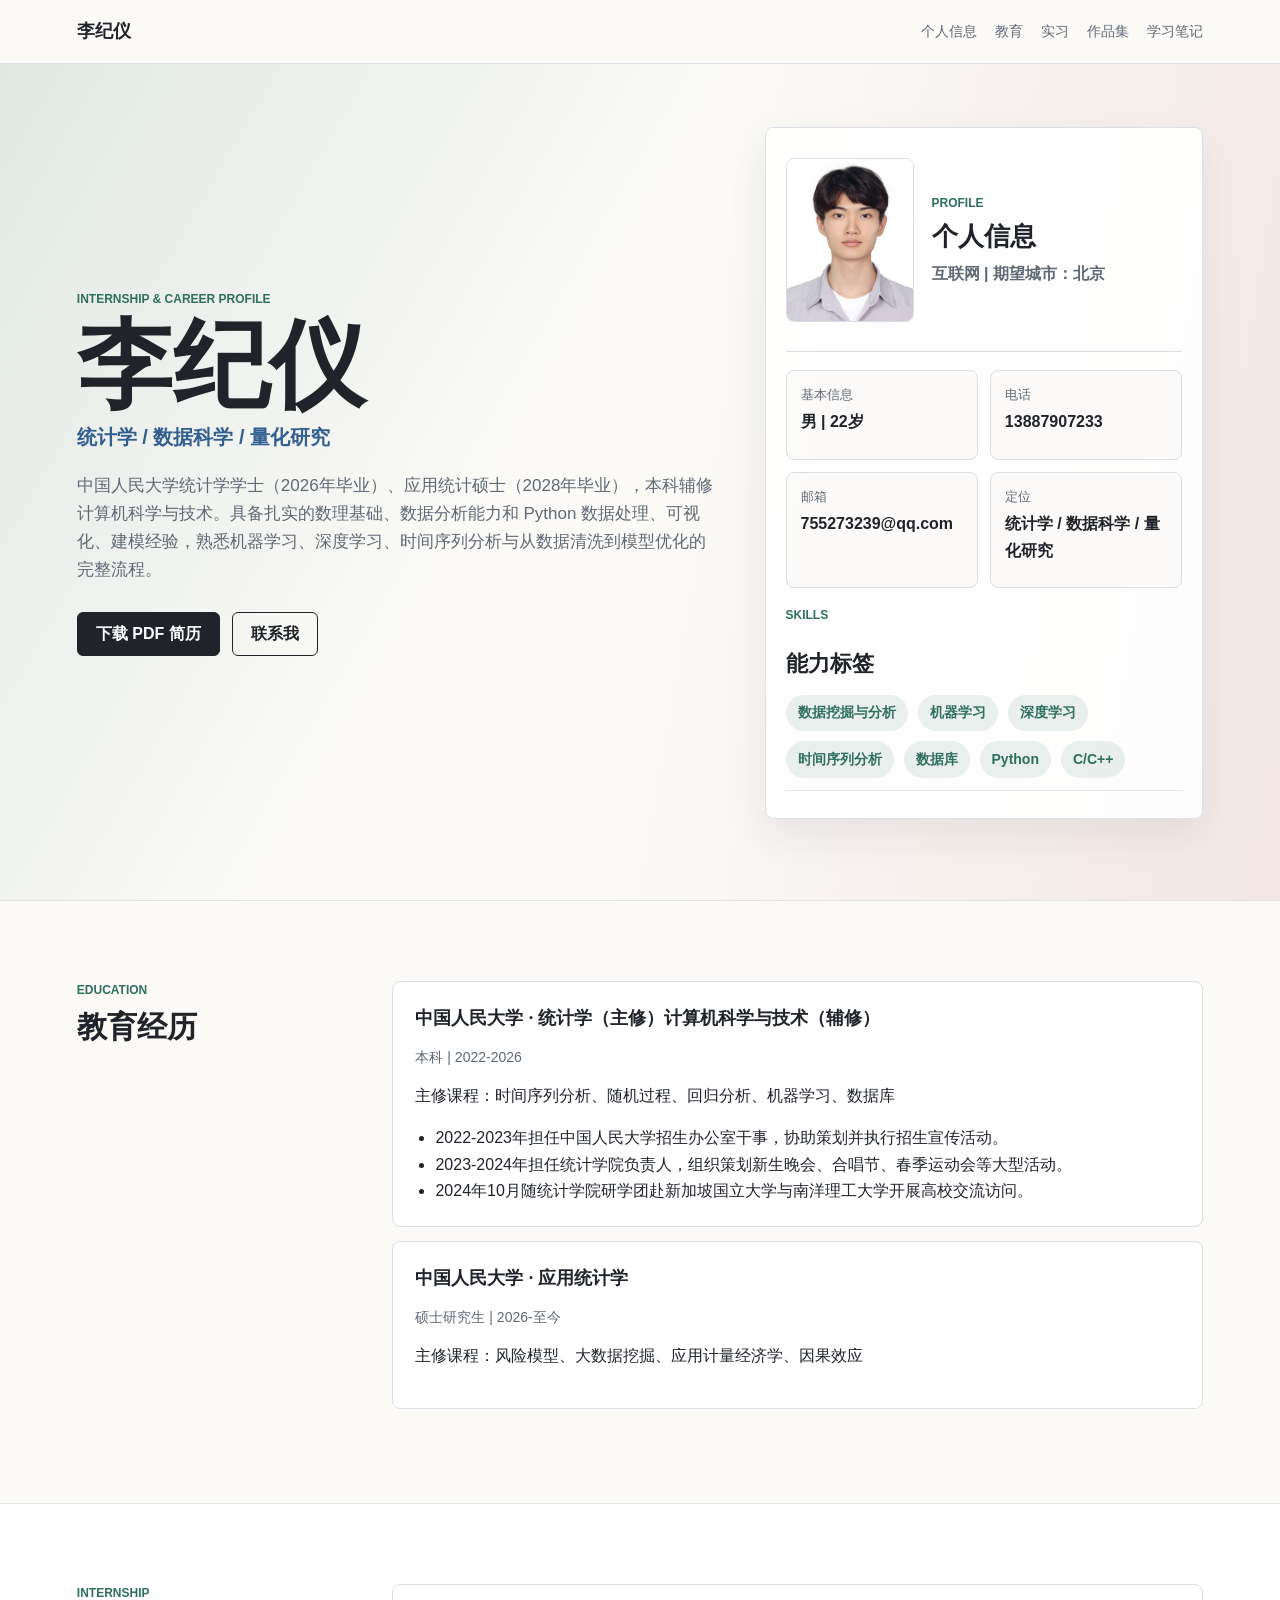
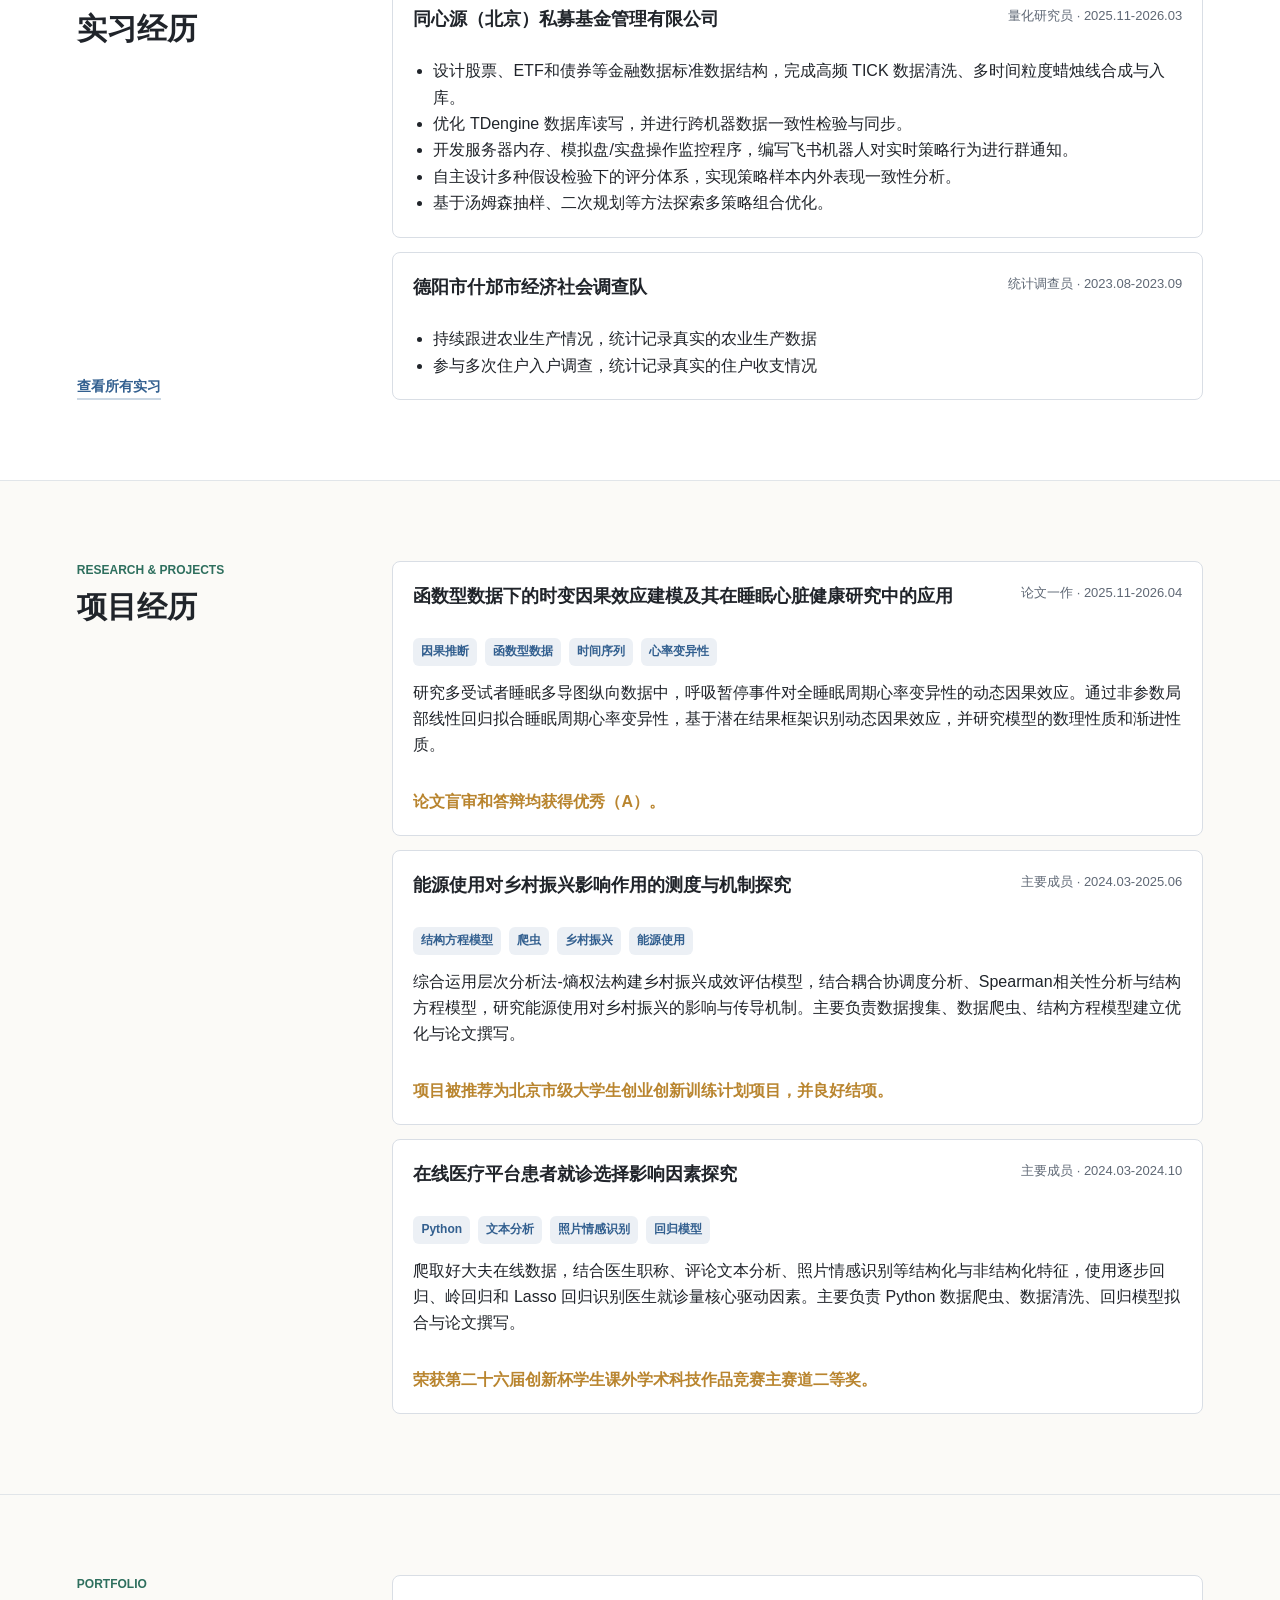
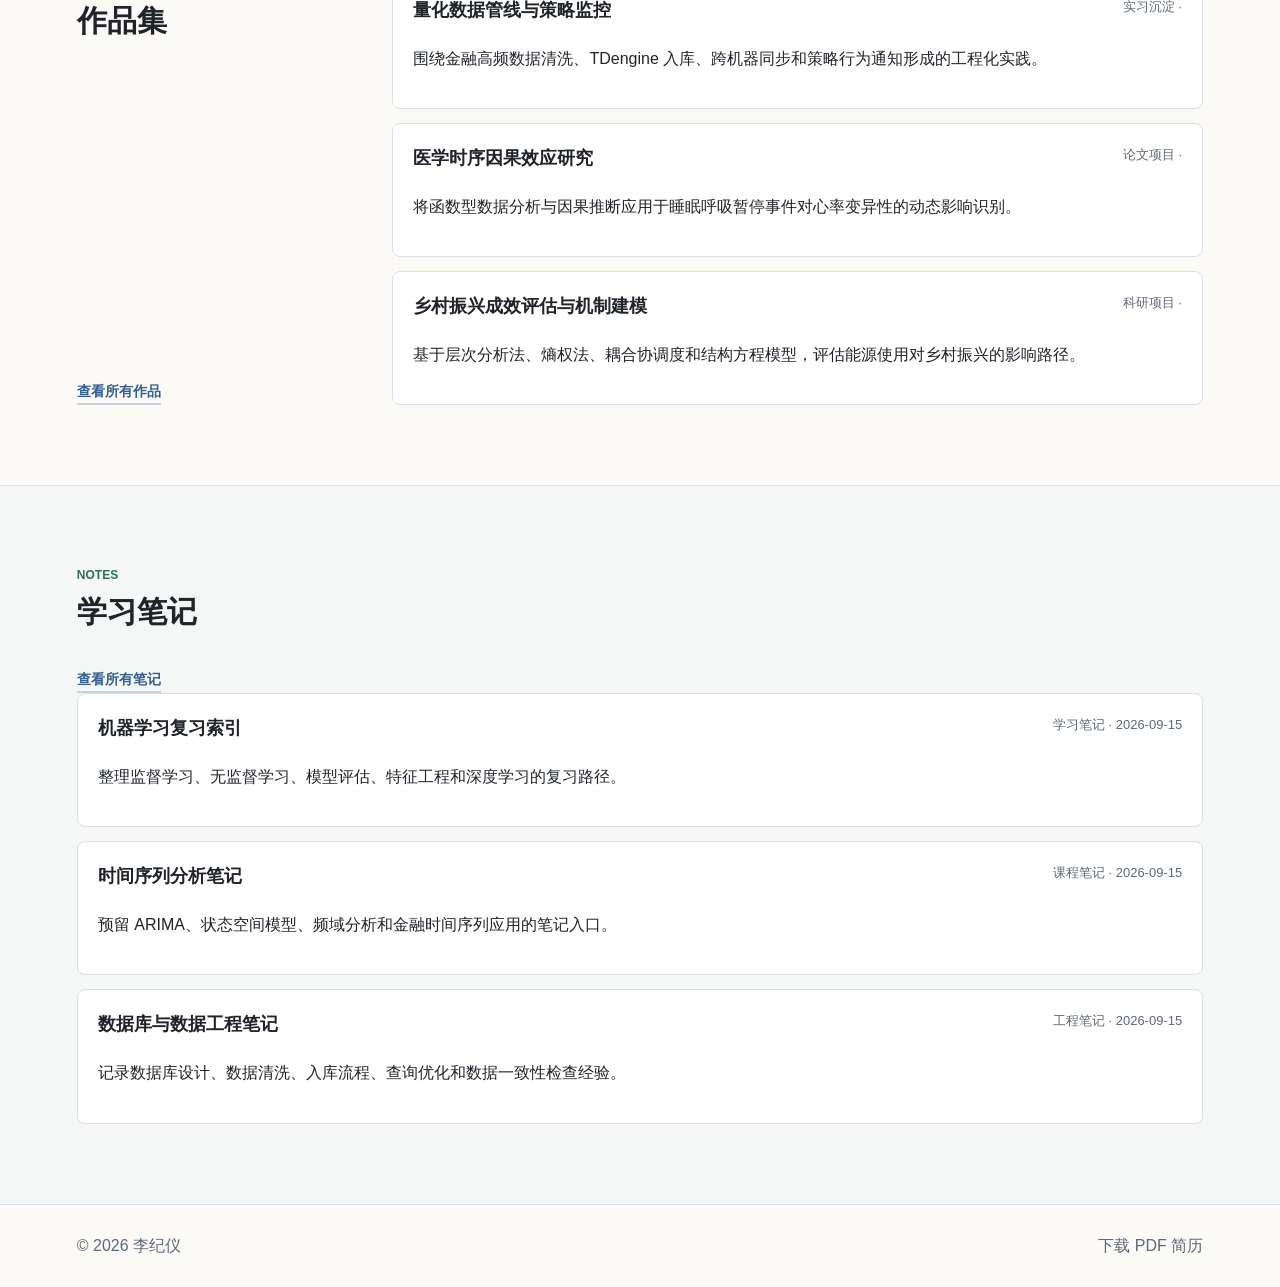
==== index.html @ 6c5a8339 "Initial personal profile site" ====
<!doctype html>
<html lang="zh-CN">
  <head>
    <meta charset="utf-8">
    <meta name="viewport" content="width=device-width, initial-scale=1">
    <title>李纪仪 | 个人信息平台</title>
    <meta name="description" content="李纪仪的个人简历、项目作品集、学习笔记与求职信息平台。">
    <link rel="stylesheet" href="styles.css">
  </head>
  <body>
    <header class="topbar">
      <a class="brand" href="#home">李纪仪</a>
      <nav class="nav" aria-label="主导航">
        <a href="#profile">个人信息</a>
        <a href="#education-section">教育</a>
        <a href="#experience-section">实习</a>
        <a href="#portfolio">作品集</a>
        <a href="#notes">学习笔记</a>
      </nav>
    </header>

    <main>
      <section class="hero" id="home">
        <div class="hero-copy">
          <p class="eyebrow">Internship & Career Profile</p>
          <h1>李纪仪</h1>
          <p class="role" id="role">统计学 / 数据科学 / 量化研究</p>
          <p class="summary" id="summary"></p>
          <div class="actions">
            <button class="button primary" id="download-resume" type="button">下载 PDF 简历</button>
            <a class="button secondary" href="mailto:755273239@qq.com">联系我</a>
          </div>
        </div>
        <aside class="profile-card" id="profile" aria-label="个人信息">
          <div class="profile-card-head">
            <figure class="portrait-wrap">
              <img id="portrait" src="assets/profile-white.jpg" alt="李纪仪证件照">
            </figure>
            <div class="profile-identity">
              <p class="section-kicker">Profile</p>
              <h2>个人信息</h2>
              <p id="profile-role">统计学 / 数据科学 / 量化研究</p>
            </div>
          </div>
          <div class="profile-block">
            <dl class="info-grid compact" id="personal-info"></dl>
          </div>
          <div class="profile-block">
            <p class="section-kicker">Skills</p>
            <h2>能力标签</h2>
            <div class="tag-list" id="skills"></div>
            <div class="cert-list" id="certificates"></div>
          </div>
        </aside>
      </section>

      <section class="section split" id="education-section">
        <div class="section-heading">
          <p class="section-kicker">Education</p>
          <h2>教育经历</h2>
        </div>
        <div id="education"></div>
      </section>

      <section class="section split info-band" id="experience-section">
        <div class="section-heading with-link">
          <div>
            <p class="section-kicker">Internship</p>
            <h2>实习经历</h2>
          </div>
          <a class="text-link" href="experience.html">查看所有实习</a>
        </div>
        <div class="stack" id="experience"></div>
      </section>

      <section class="section split" id="projects">
        <div class="section-heading">
          <p class="section-kicker">Research & Projects</p>
          <h2>项目经历</h2>
        </div>
        <div class="content-list" id="project-list"></div>
      </section>

      <section class="section split" id="portfolio">
        <div class="section-heading with-link">
          <div>
            <p class="section-kicker">Portfolio</p>
            <h2>作品集</h2>
          </div>
          <a class="text-link" href="portfolio.html">查看所有作品</a>
        </div>
        <div class="portfolio-list" id="portfolio-list"></div>
      </section>

      <section class="section notes-band" id="notes">
        <div class="section-heading with-link">
          <div>
            <p class="section-kicker">Notes</p>
            <h2>学习笔记</h2>
          </div>
          <a class="text-link" href="notes.html">查看所有笔记</a>
        </div>
        <div class="notes-list" id="notes-list"></div>
      </section>
    </main>

    <footer class="footer">
      <span>© <span id="year"></span> 李纪仪</span>
      <button class="footer-button" id="download-resume-footer" type="button">下载 PDF 简历</button>
    </footer>

    <script src="scripts.js"></script>
  </body>
</html>
---- styles.css ----
:root {
  --ink: #20242a;
  --muted: #5f6875;
  --line: #d9dee5;
  --paper: #fbfaf7;
  --white: #ffffff;
  --green: #2e6f5e;
  --red: #a43f3f;
  --gold: #b9852f;
  --blue: #325f8f;
  --shadow: 0 16px 40px rgba(32, 36, 42, 0.08);
}

* {
  box-sizing: border-box;
}

html {
  scroll-behavior: smooth;
}

body {
  margin: 0;
  color: var(--ink);
  background: var(--paper);
  font-family: -apple-system, BlinkMacSystemFont, "Segoe UI", "PingFang SC", "Microsoft YaHei", sans-serif;
  line-height: 1.65;
}

a {
  color: inherit;
  text-decoration: none;
}

button {
  font: inherit;
}

.topbar {
  position: sticky;
  top: 0;
  z-index: 10;
  display: flex;
  align-items: center;
  justify-content: space-between;
  gap: 24px;
  min-height: 64px;
  padding: 0 6vw;
  border-bottom: 1px solid rgba(217, 222, 229, 0.85);
  background: rgba(251, 250, 247, 0.92);
  backdrop-filter: blur(14px);
}

.brand {
  font-size: 18px;
  font-weight: 800;
}

.nav {
  display: flex;
  flex-wrap: wrap;
  justify-content: flex-end;
  gap: 10px 18px;
  color: var(--muted);
  font-size: 14px;
}

.nav a:hover {
  color: var(--ink);
}

.hero {
  display: grid;
  grid-template-columns: minmax(0, 1.05fr) minmax(320px, 0.72fr);
  align-items: center;
  gap: 48px;
  min-height: calc(100vh - 64px);
  padding: 7vh 6vw 9vh;
  background:
    linear-gradient(120deg, rgba(46, 111, 94, 0.13), transparent 42%),
    linear-gradient(280deg, rgba(164, 63, 63, 0.10), transparent 48%),
    var(--paper);
}

.eyebrow,
.section-kicker {
  margin: 0 0 8px;
  color: var(--green);
  font-size: 12px;
  font-weight: 800;
  letter-spacing: 0;
  text-transform: uppercase;
}

h1,
h2,
h3,
p {
  margin-top: 0;
}

h1 {
  margin-bottom: 8px;
  font-size: clamp(48px, 8vw, 96px);
  line-height: 1;
  letter-spacing: 0;
}

h2 {
  margin-bottom: 20px;
  font-size: 30px;
  line-height: 1.2;
}

h3 {
  margin-bottom: 12px;
  font-size: 18px;
}

.role {
  margin-bottom: 18px;
  color: var(--blue);
  font-size: 20px;
  font-weight: 700;
}

.summary {
  max-width: 720px;
  color: var(--muted);
  font-size: 17px;
}

.actions {
  display: flex;
  flex-wrap: wrap;
  gap: 12px;
  margin-top: 28px;
}

.button {
  display: inline-flex;
  align-items: center;
  justify-content: center;
  min-height: 44px;
  padding: 0 18px;
  border: 1px solid var(--ink);
  border-radius: 6px;
  font-weight: 700;
  cursor: pointer;
}

.button.primary {
  color: var(--white);
  background: var(--ink);
}

.button.secondary {
  background: transparent;
}

.section {
  padding: 80px 6vw;
  border-top: 1px solid rgba(217, 222, 229, 0.75);
}

.info-band {
  background: var(--white);
}

.notes-band {
  background: #f4f7f5;
}

.split {
  display: grid;
  grid-template-columns: minmax(180px, 0.34fr) minmax(0, 1fr);
  gap: 40px;
}

.section-heading {
  max-width: 280px;
}

.section-heading.with-link {
  display: flex;
  flex-direction: column;
  justify-content: space-between;
  gap: 18px;
}

.text-link {
  width: fit-content;
  color: var(--blue);
  font-size: 14px;
  font-weight: 800;
  border-bottom: 2px solid rgba(50, 95, 143, 0.25);
}

.text-link:hover {
  border-bottom-color: var(--blue);
}

.page-main {
  padding-top: 42px;
}

.page-title {
  padding: 72px 6vw 36px;
}

.page-title h1 {
  margin-bottom: 12px;
  font-size: clamp(40px, 7vw, 72px);
}

.page-title p {
  max-width: 760px;
  color: var(--muted);
  font-size: 17px;
}

.wide-list {
  padding-top: 28px;
}

.profile-card {
  display: grid;
  gap: 18px;
  align-self: stretch;
  padding: 20px;
  border: 1px solid rgba(217, 222, 229, 0.92);
  border-radius: 8px;
  background: rgba(255, 255, 255, 0.9);
  box-shadow: var(--shadow);
}

.profile-card-head {
  display: grid;
  grid-template-columns: 128px minmax(0, 1fr);
  gap: 18px;
  align-items: center;
  padding-bottom: 18px;
  border-bottom: 1px solid var(--line);
}

.portrait-wrap {
  margin: 0;
  width: 128px;
  aspect-ratio: 0.78;
  overflow: hidden;
  border: 1px solid var(--line);
  border-radius: 8px;
  background: var(--white);
}

.portrait-wrap img {
  display: block;
  width: 100%;
  height: 100%;
  object-fit: cover;
}

.profile-identity h2 {
  margin-bottom: 8px;
  font-size: 26px;
}

.profile-identity p:last-child {
  margin-bottom: 0;
  color: var(--muted);
  font-weight: 700;
}

.profile-block {
  display: grid;
  gap: 12px;
}

.profile-block h2 {
  margin-bottom: 0;
  font-size: 22px;
}

.info-grid {
  display: grid;
  grid-template-columns: repeat(4, minmax(140px, 1fr));
  gap: 18px;
  margin: 0;
}

.info-grid.compact {
  grid-template-columns: 1fr 1fr;
  gap: 12px;
}

.info-grid div,
.timeline-item,
.content-card {
  border: 1px solid var(--line);
  border-radius: 8px;
  background: var(--white);
}

.info-grid div {
  padding: 18px;
}

.info-grid.compact div {
  padding: 13px 14px;
  background: rgba(251, 250, 247, 0.72);
}

dt {
  color: var(--muted);
  font-size: 13px;
}

dd {
  margin: 4px 0 0;
  font-weight: 800;
  overflow-wrap: anywhere;
}

.stack {
  display: grid;
  gap: 14px;
}

.timeline-item {
  padding: 22px;
  margin-bottom: 14px;
}

.meta {
  color: var(--muted);
  font-size: 14px;
}

ul {
  margin: 12px 0 0;
  padding-left: 20px;
}

.tag-list,
.cert-list {
  display: flex;
  flex-wrap: wrap;
  gap: 10px;
}

.tag,
.cert {
  display: inline-flex;
  align-items: center;
  min-height: 34px;
  padding: 0 12px;
  border-radius: 999px;
  font-size: 14px;
  font-weight: 700;
}

.tag {
  color: var(--green);
  background: rgba(46, 111, 94, 0.1);
}

.cert {
  color: var(--red);
  background: rgba(164, 63, 63, 0.1);
}

.cert-list {
  padding-top: 2px;
  border-top: 1px solid rgba(217, 222, 229, 0.75);
}

.project-tags {
  display: flex;
  flex-wrap: wrap;
  gap: 8px;
  margin: 14px 0;
}

.project-tags span {
  padding: 4px 8px;
  border-radius: 6px;
  color: var(--blue);
  background: rgba(50, 95, 143, 0.09);
  font-size: 12px;
  font-weight: 700;
}

.achievement {
  margin-bottom: 0;
  padding-top: 14px;
  color: var(--gold);
  font-weight: 800;
}

.content-list,
.portfolio-list,
.notes-list {
  display: grid;
  gap: 14px;
}

.content-card {
  padding: 20px;
}

.item-head {
  display: flex;
  justify-content: space-between;
  gap: 20px;
  margin-bottom: 8px;
}

.status {
  flex: 0 0 auto;
  color: var(--muted);
  font-size: 13px;
}

.footer {
  display: flex;
  justify-content: space-between;
  gap: 18px;
  padding: 28px 6vw;
  color: var(--muted);
  border-top: 1px solid var(--line);
}

.footer-button {
  padding: 0;
  color: inherit;
  border: 0;
  background: transparent;
  cursor: pointer;
}

.footer-button:hover {
  color: var(--ink);
}

@media (max-width: 900px) {
  .hero,
  .split {
    grid-template-columns: 1fr;
  }

  .hero {
    min-height: auto;
  }

  .portrait-wrap {
    justify-self: start;
  }

  .info-grid {
    grid-template-columns: 1fr 1fr;
  }
}

@media (max-width: 620px) {
  .topbar {
    align-items: flex-start;
    flex-direction: column;
    padding-top: 14px;
    padding-bottom: 14px;
  }

  .nav {
    justify-content: flex-start;
  }

  .hero,
  .section {
    padding-left: 22px;
    padding-right: 22px;
  }

  .info-grid {
    grid-template-columns: 1fr;
  }

  .info-grid.compact {
    grid-template-columns: 1fr;
  }

  .profile-card-head {
    grid-template-columns: 96px minmax(0, 1fr);
  }

  .portrait-wrap {
    width: 96px;
  }

  .item-head,
  .footer {
    flex-direction: column;
  }
}
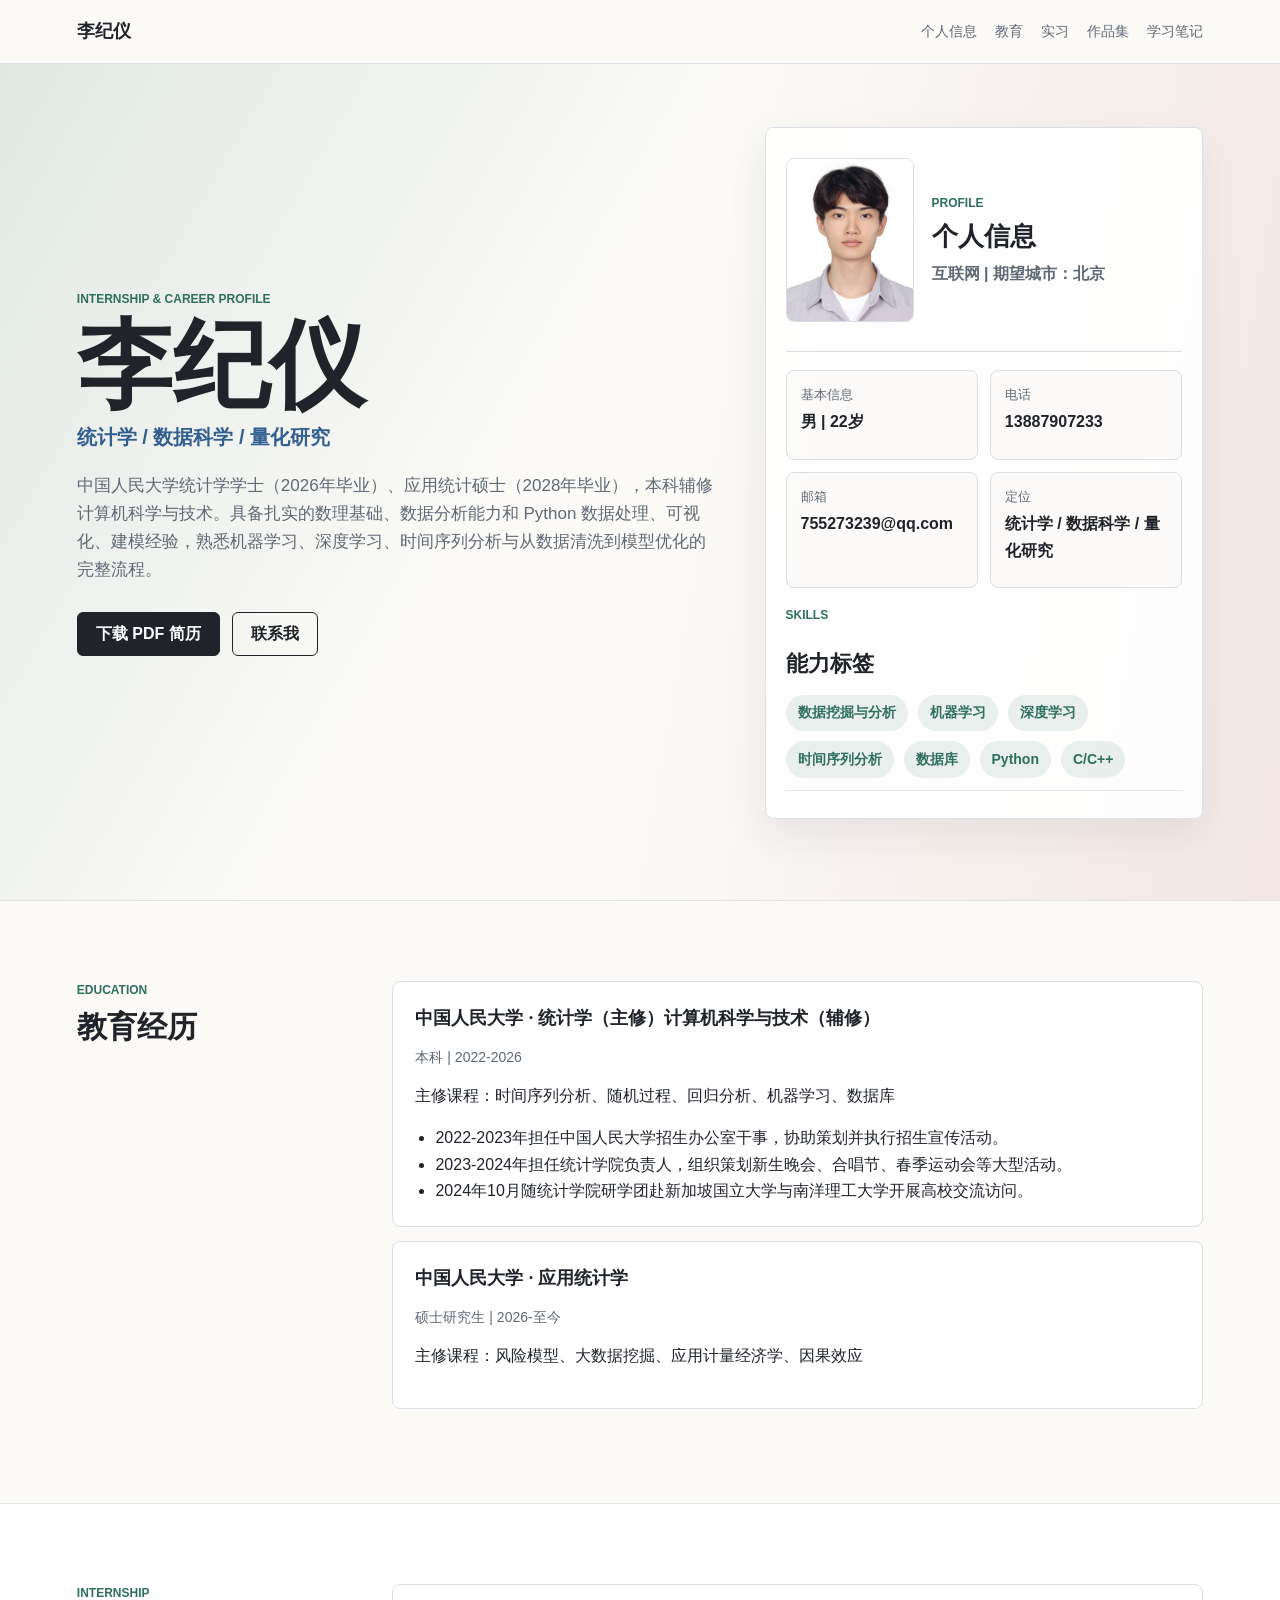
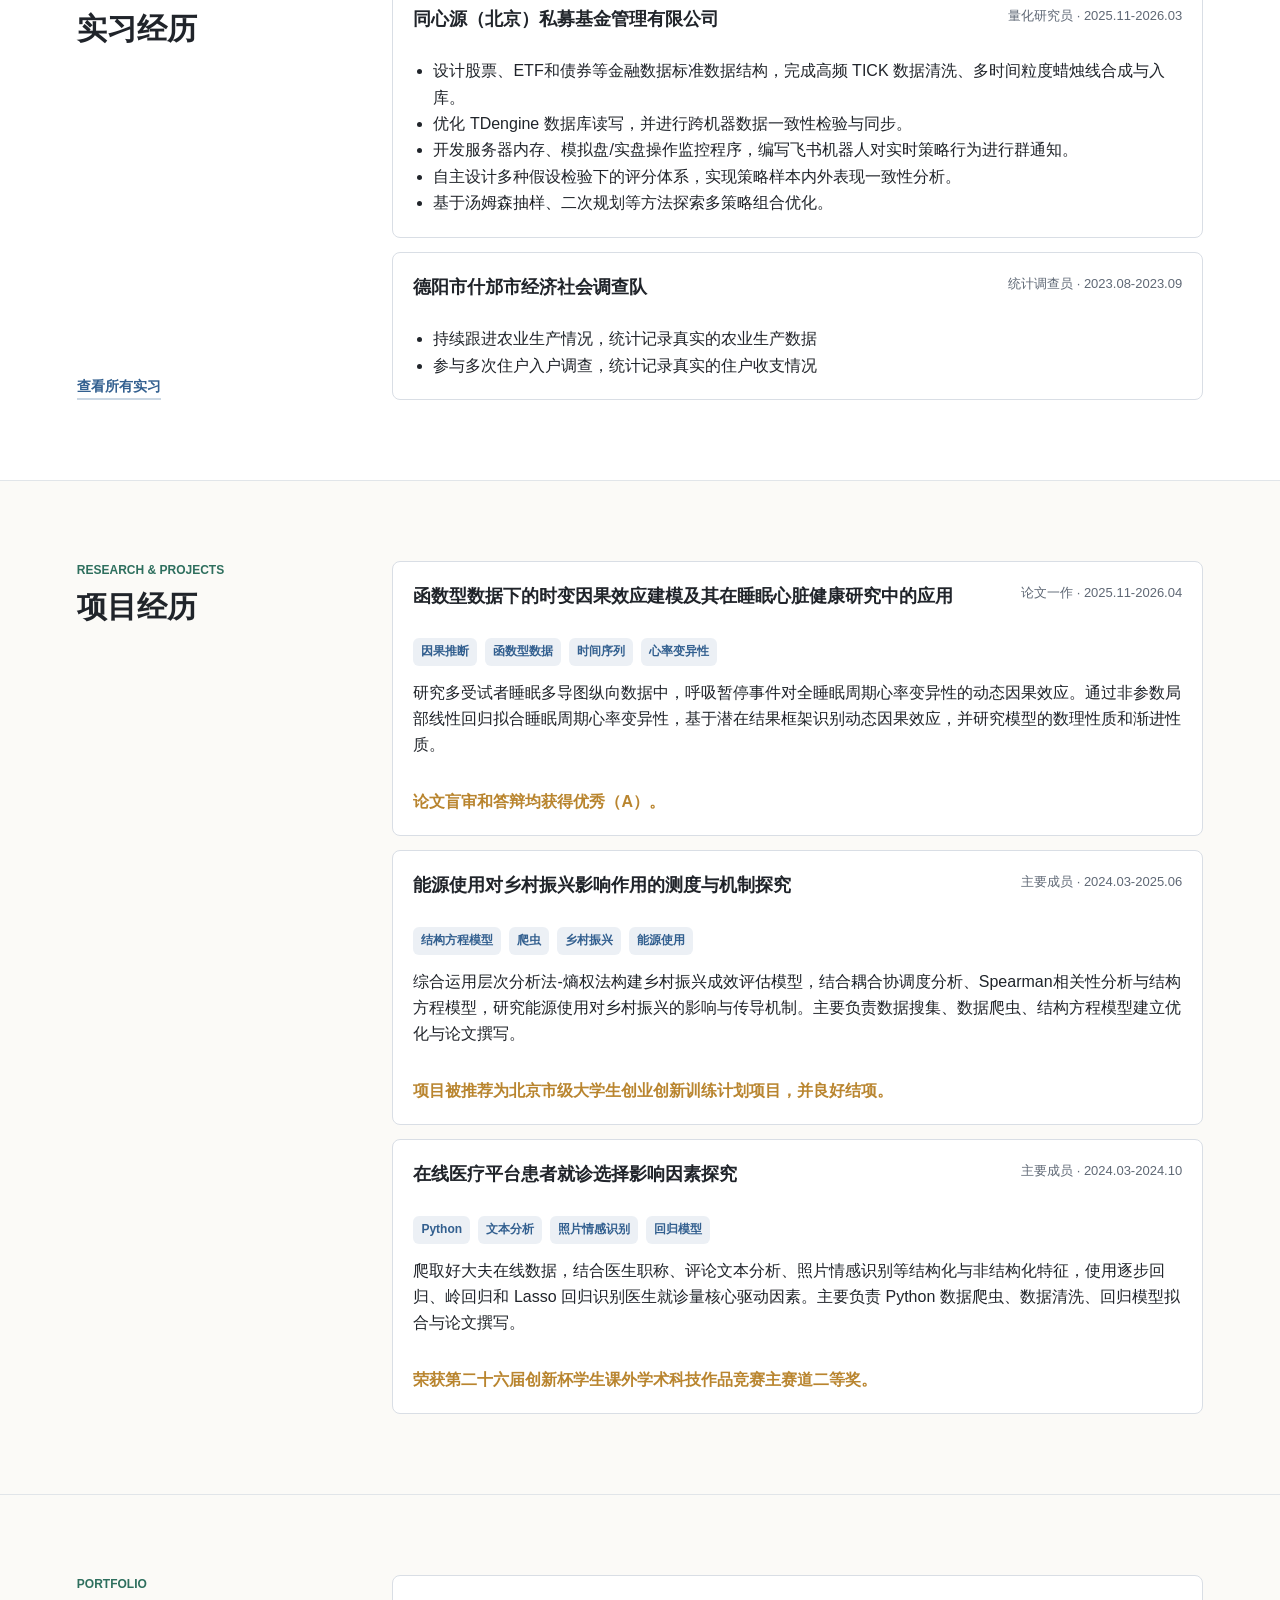
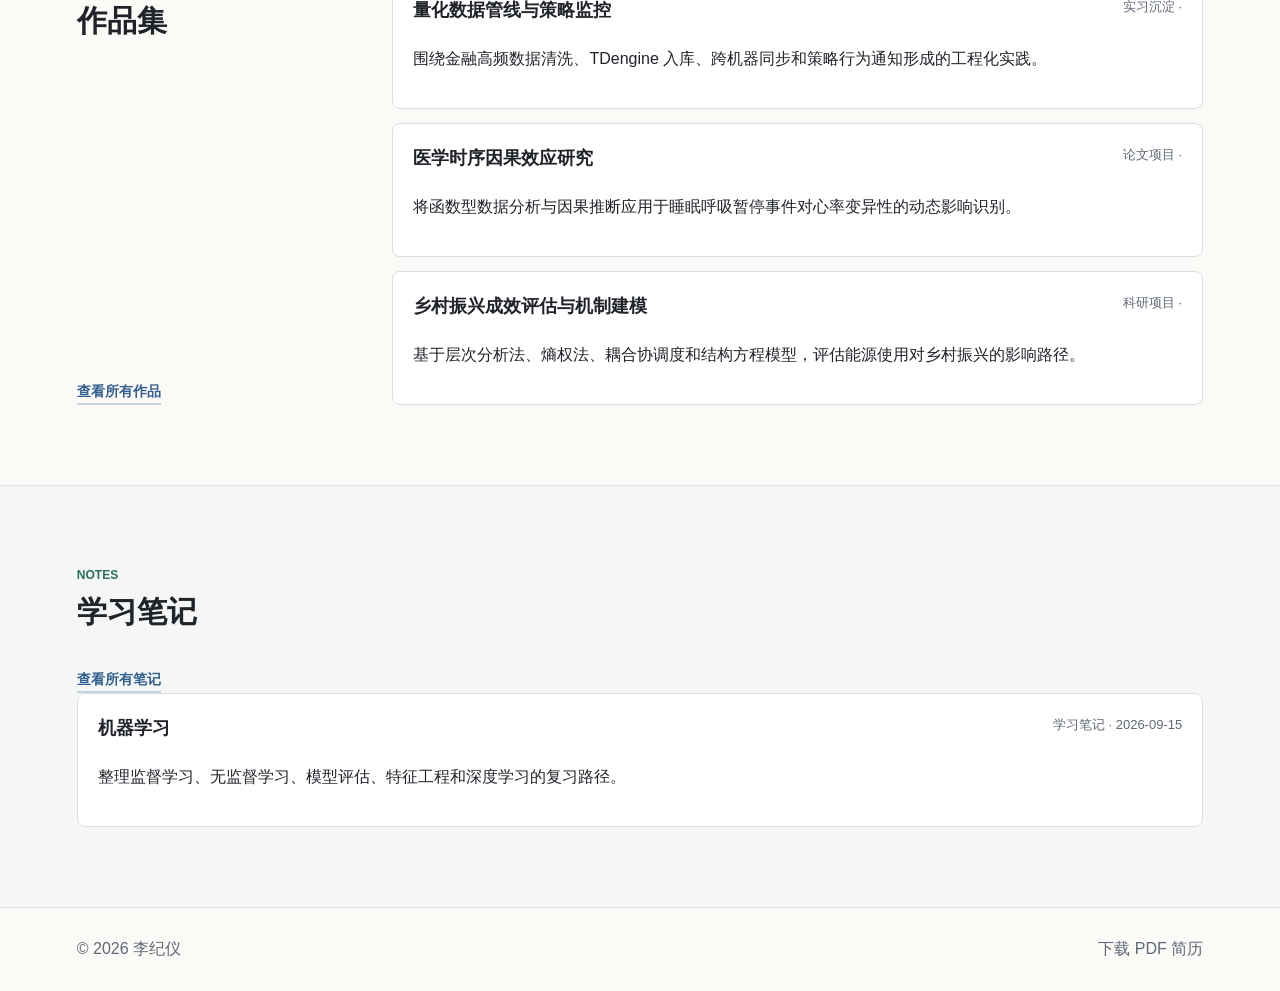
==== commit ec28976a: "初始化" ====
--- a/index.html
+++ b/index.html
@@ -4,7 +4,7 @@
     <meta charset="utf-8">
     <meta name="viewport" content="width=device-width, initial-scale=1">
     <title>李纪仪 | 个人信息平台</title>
-    <meta name="description" content="李纪仪的个人简历、项目作品集、学习笔记与求职信息平台。">
+    <meta name="description" content="">
     <link rel="stylesheet" href="styles.css">
   </head>
   <body>
@@ -24,7 +24,7 @@
         <div class="hero-copy">
           <p class="eyebrow">Internship & Career Profile</p>
           <h1>李纪仪</h1>
-          <p class="role" id="role">统计学 / 数据科学 / 量化研究</p>
+          <p class="role" id="role">统计学 / 应用统计学</p>
           <p class="summary" id="summary"></p>
           <div class="actions">
             <button class="button primary" id="download-resume" type="button">下载 PDF 简历</button>
--- a/styles.css
+++ b/styles.css
@@ -223,6 +223,251 @@
   padding-top: 28px;
 }
 
+.note-title-bar {
+  display: flex;
+  align-items: flex-end;
+  justify-content: space-between;
+  gap: 24px;
+}
+
+.note-reader-section {
+  padding-top: 30px;
+  background: #f4f7f5;
+}
+
+.note-reader {
+  max-width: 1040px;
+  margin: 0 auto;
+}
+
+.note-cell {
+  margin-bottom: 18px;
+  border: 1px solid var(--line);
+  border-radius: 8px;
+  background: var(--white);
+  overflow: hidden;
+}
+
+.markdown-cell {
+  padding: 22px;
+}
+
+.markdown-cell h1,
+.markdown-cell h2,
+.markdown-cell h3,
+.markdown-cell h4,
+.markdown-cell h5 {
+  margin: 0 0 12px;
+}
+
+.markdown-cell h1 {
+  font-size: 32px;
+}
+
+.markdown-cell h2 {
+  padding-top: 6px;
+  font-size: 24px;
+}
+
+.markdown-cell h3 {
+  font-size: 19px;
+}
+
+.markdown-cell h4 {
+  font-size: 17px;
+}
+
+.markdown-cell h5 {
+  color: var(--muted);
+  font-size: 15px;
+}
+
+.markdown-cell .align-center {
+  text-align: center;
+}
+
+.markdown-cell blockquote {
+  margin: 0 0 16px;
+  padding: 0 16px;
+  color: #57606a;
+  border-left: 4px solid #d0d7de;
+}
+
+.markdown-cell blockquote p {
+  margin: 6px 0;
+}
+
+.markdown-cell ol,
+.markdown-cell ul {
+  margin: 0 0 16px;
+  padding-left: 28px;
+}
+
+.markdown-cell li {
+  margin: 5px 0;
+}
+
+.markdown-cell hr {
+  height: 1px;
+  margin: 24px 0;
+  border: 0;
+  background: #d8dee4;
+}
+
+.math-block {
+  overflow-x: auto;
+  margin: 14px 0;
+  padding: 14px 16px;
+  border: 1px solid #d8dee4;
+  border-radius: 8px;
+  color: #24292f;
+  background: #f6f8fa;
+  font-family: "Times New Roman", "STIX Two Text", serif;
+  font-size: 17px;
+  line-height: 1.7;
+  text-align: center;
+  white-space: pre-wrap;
+  display: block;
+}
+
+.math-inline {
+  padding: 0 3px;
+  color: #24292f;
+  font-family: "Times New Roman", "STIX Two Text", serif;
+  font-size: 1.03em;
+  display: inline;
+}
+
+.markdown-cell p:last-child,
+.note-cell ul:last-child {
+  margin-bottom: 0;
+}
+
+.note-cell pre {
+  overflow-x: auto;
+  margin: 0;
+  color: #24292f;
+  font-size: 14px;
+  line-height: 1.6;
+}
+
+.note-cell code {
+  font-family: "SFMono-Regular", Consolas, "Liberation Mono", monospace;
+}
+
+.markdown-cell p code,
+.markdown-cell li code {
+  padding: 2px 5px;
+  border-radius: 4px;
+  background: #eef2f5;
+}
+
+.cell-label {
+  flex: 0 0 62px;
+  padding-top: 16px;
+  color: #57606a;
+  font-family: "SFMono-Regular", Consolas, "Liberation Mono", monospace;
+  font-size: 13px;
+  text-align: right;
+}
+
+.nb-input,
+.nb-output,
+.nb-output-empty {
+  display: flex;
+  border-top: 1px solid #d8dee4;
+}
+
+.code-cell .nb-input:first-child {
+  border-top: 0;
+}
+
+.nb-input pre,
+.nb-output pre {
+  flex: 1 1 auto;
+  min-width: 0;
+  padding: 16px;
+}
+
+.nb-input pre {
+  background: #f6f8fa;
+}
+
+.nb-output::before,
+.nb-output-empty::before {
+  content: "Out";
+  flex: 0 0 62px;
+  padding-top: 16px;
+  color: #57606a;
+  font-family: "SFMono-Regular", Consolas, "Liberation Mono", monospace;
+  font-size: 13px;
+  text-align: right;
+}
+
+.nb-output-plain pre,
+.nb-output-stream pre,
+.nb-output-error pre {
+  background: #ffffff;
+  white-space: pre-wrap;
+}
+
+.nb-output-stream::before {
+  content: "";
+}
+
+.nb-output-stream.stderr pre,
+.nb-output-error pre {
+  color: #b42318;
+}
+
+.nb-output-image {
+  align-items: flex-start;
+}
+
+.nb-output-image img {
+  display: block;
+  max-width: calc(100% - 62px);
+  height: auto;
+  padding: 16px;
+}
+
+.nb-output-html {
+  flex: 1 1 auto;
+  min-width: 0;
+  overflow-x: auto;
+  padding: 16px;
+}
+
+.nb-output-html table {
+  border-collapse: collapse;
+  width: max-content;
+  max-width: 100%;
+  font-size: 14px;
+}
+
+.nb-output-html th,
+.nb-output-html td {
+  padding: 6px 10px;
+  border: 1px solid #d8dee4;
+  text-align: right;
+}
+
+.nb-output-html th {
+  background: #f6f8fa;
+  font-weight: 700;
+}
+
+.nb-output-empty {
+  padding: 14px 16px 14px 0;
+  color: #57606a;
+  font-size: 14px;
+}
+
+.nb-output-empty::before {
+  padding-top: 0;
+  margin-right: 16px;
+}
+
 .profile-card {
   display: grid;
   gap: 18px;
@@ -496,7 +741,9 @@
   }
 
   .item-head,
-  .footer {
+  .footer,
+  .note-title-bar {
     flex-direction: column;
-  }
-}
+    align-items: flex-start;
+  }
+}
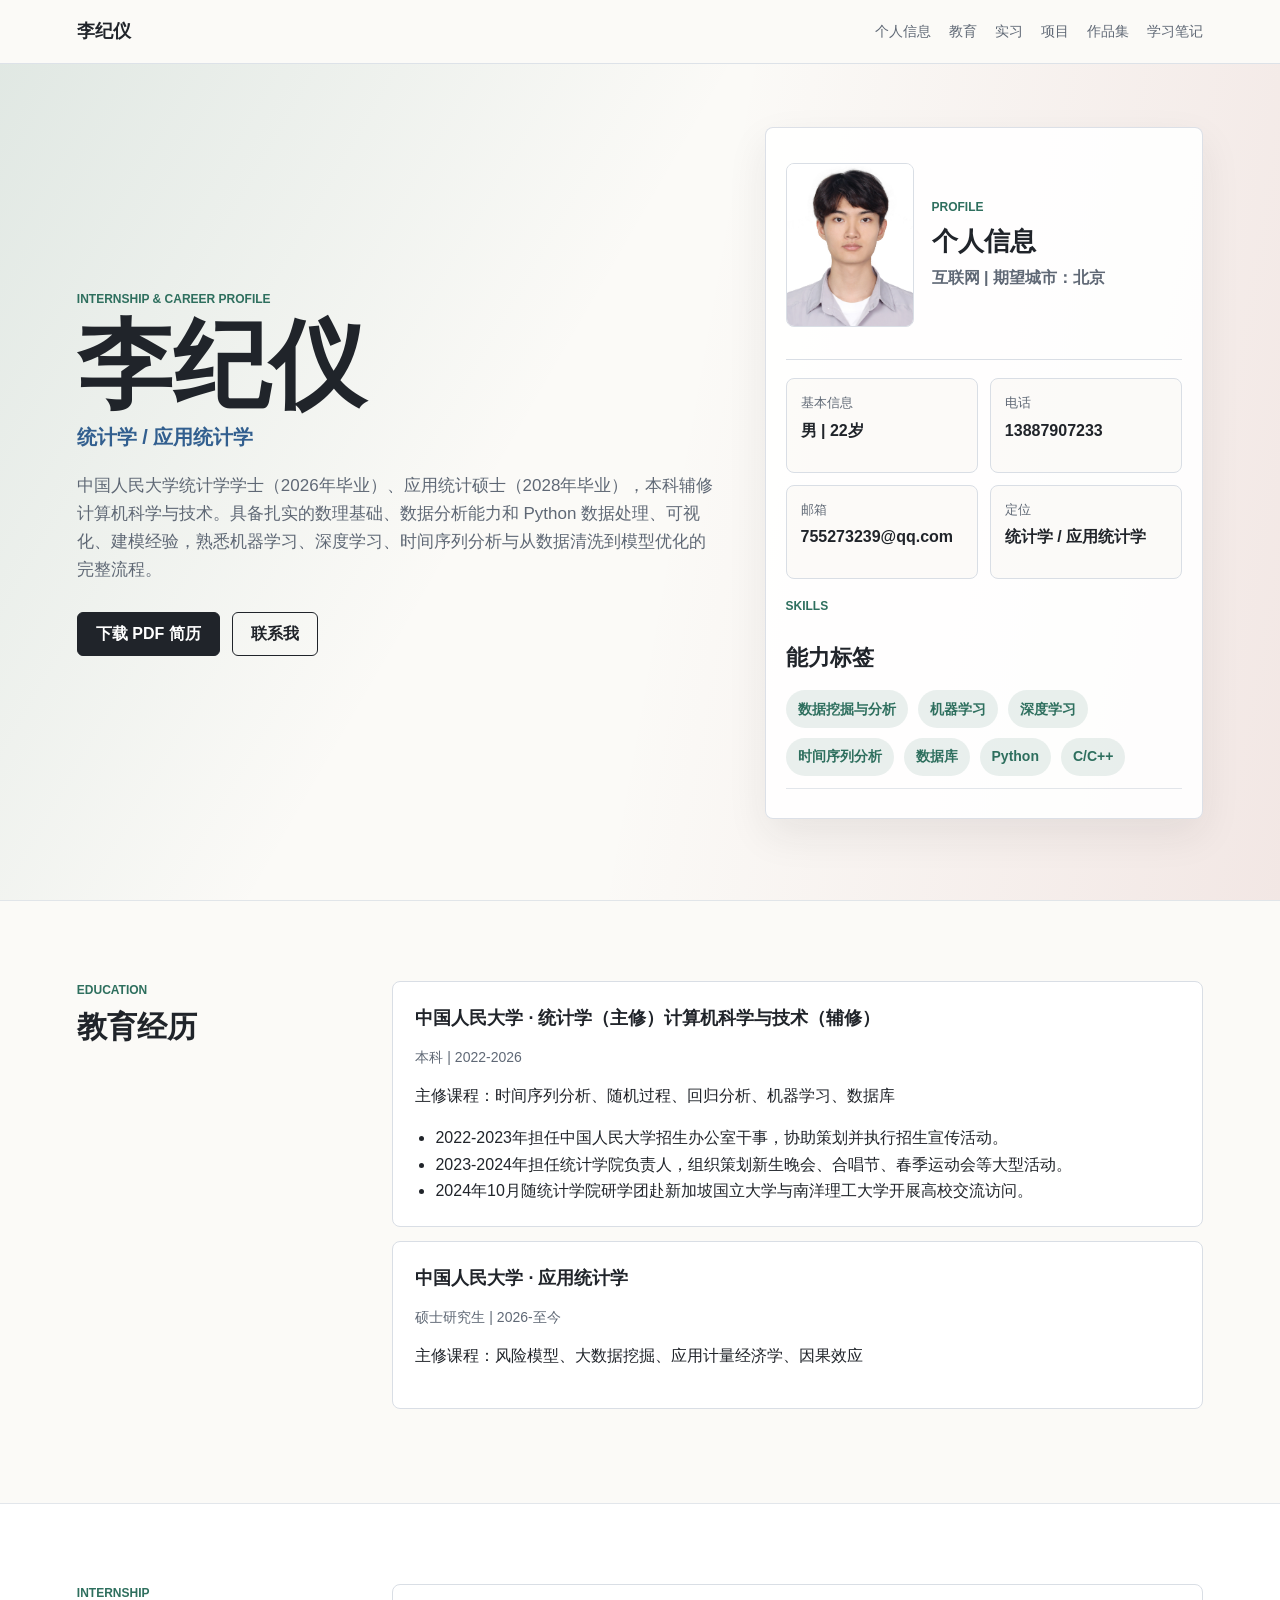
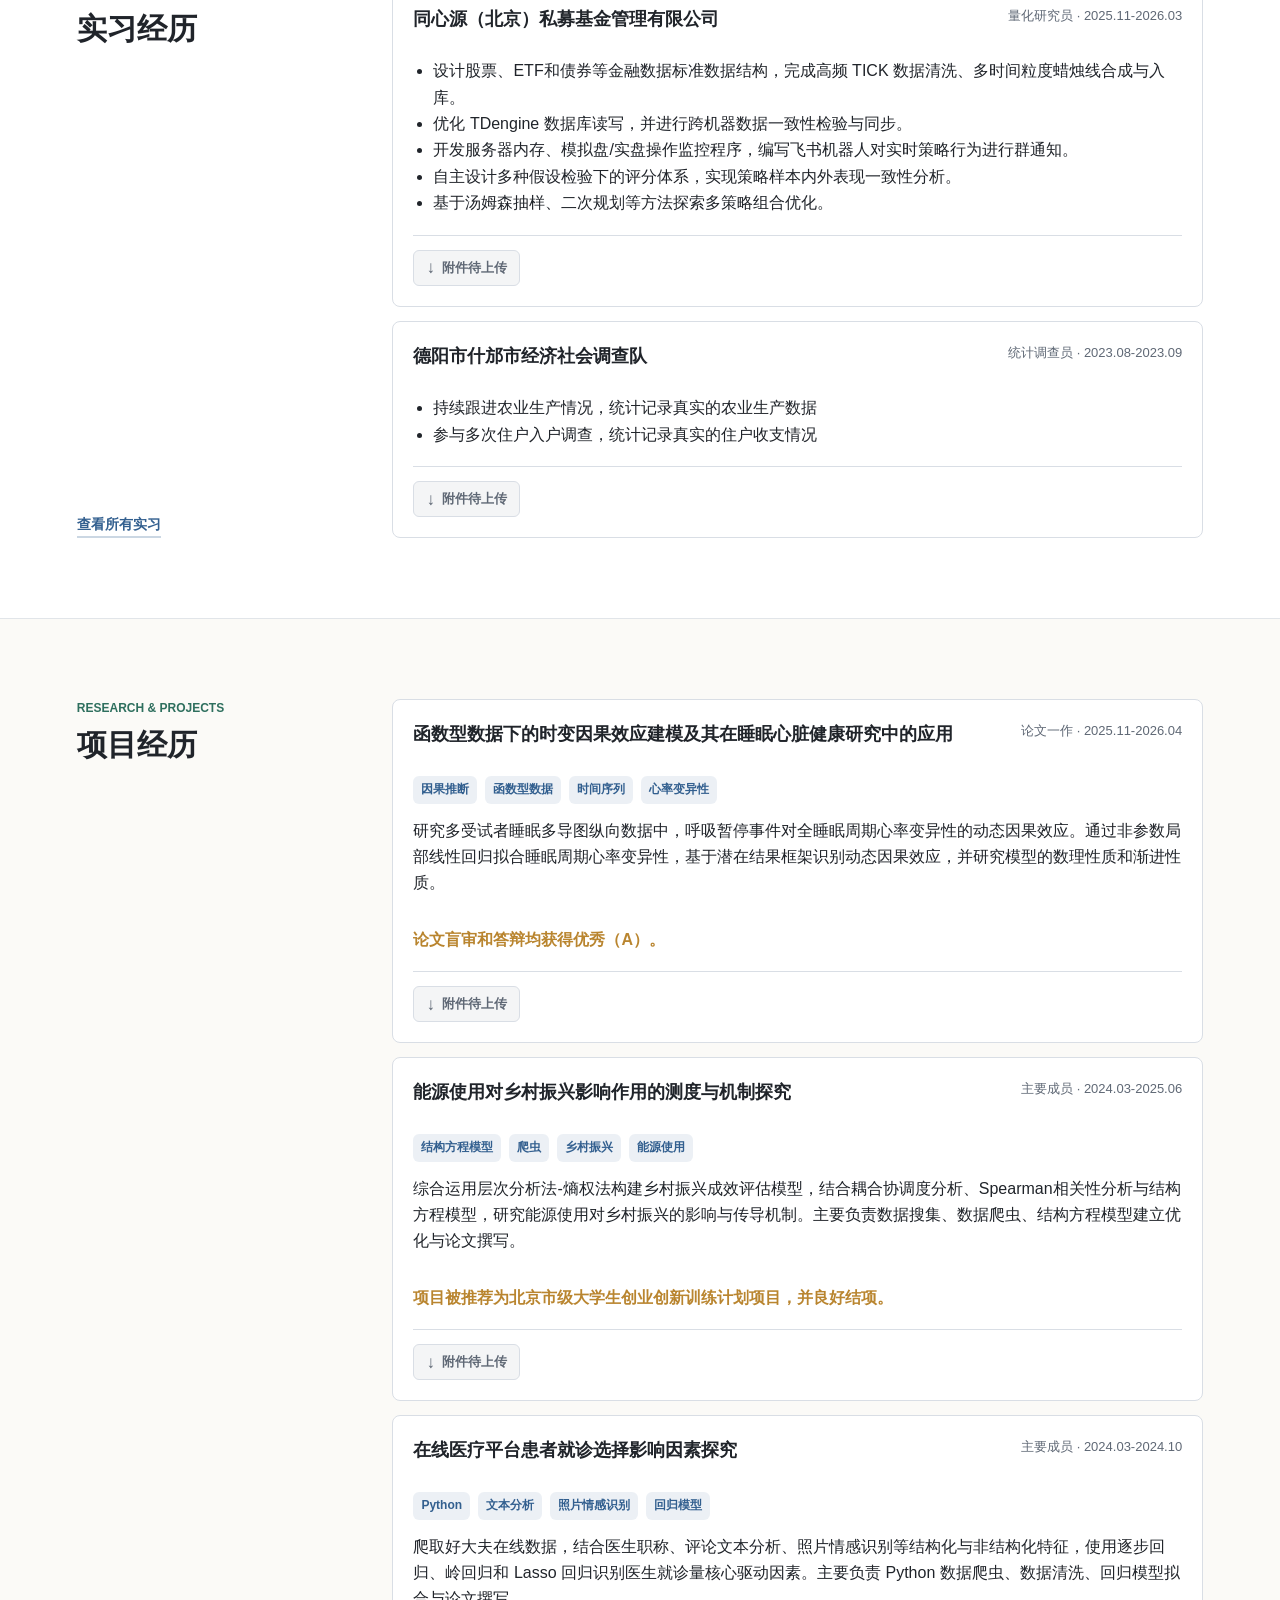
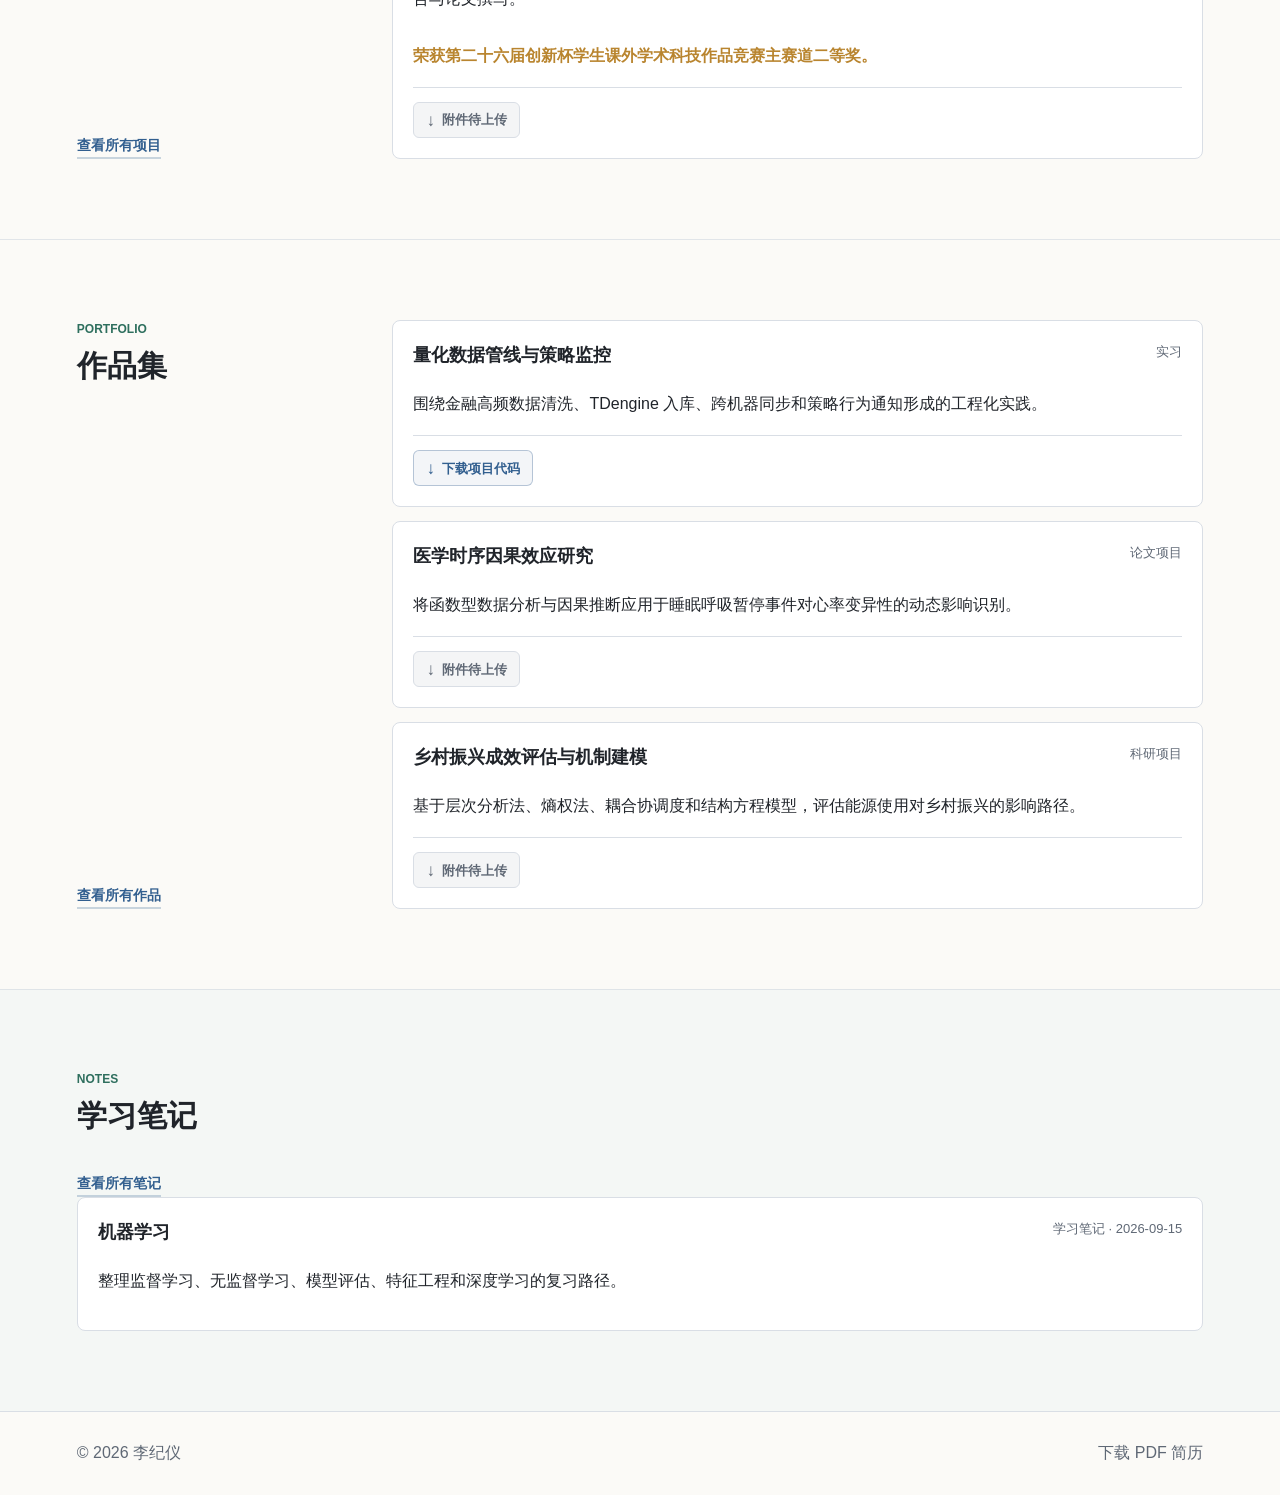
==== commit c419f110: "作品集附件提交" ====
--- a/index.html
+++ b/index.html
@@ -5,7 +5,7 @@
     <meta name="viewport" content="width=device-width, initial-scale=1">
     <title>李纪仪 | 个人信息平台</title>
     <meta name="description" content="">
-    <link rel="stylesheet" href="styles.css">
+    <link rel="stylesheet" href="styles.css?v=20260917-2">
   </head>
   <body>
     <header class="topbar">
@@ -14,6 +14,7 @@
         <a href="#profile">个人信息</a>
         <a href="#education-section">教育</a>
         <a href="#experience-section">实习</a>
+        <a href="#projects">项目</a>
         <a href="#portfolio">作品集</a>
         <a href="#notes">学习笔记</a>
       </nav>
@@ -39,7 +40,7 @@
             <div class="profile-identity">
               <p class="section-kicker">Profile</p>
               <h2>个人信息</h2>
-              <p id="profile-role">统计学 / 数据科学 / 量化研究</p>
+              <p id="profile-role">统计学 / 应用统计学</p>
             </div>
           </div>
           <div class="profile-block">
@@ -74,9 +75,12 @@
       </section>
 
       <section class="section split" id="projects">
-        <div class="section-heading">
-          <p class="section-kicker">Research & Projects</p>
-          <h2>项目经历</h2>
+        <div class="section-heading with-link">
+          <div>
+            <p class="section-kicker">Research & Projects</p>
+            <h2>项目经历</h2>
+          </div>
+          <a class="text-link" href="projects.html">查看所有项目</a>
         </div>
         <div class="content-list" id="project-list"></div>
       </section>
@@ -109,6 +113,6 @@
       <button class="footer-button" id="download-resume-footer" type="button">下载 PDF 简历</button>
     </footer>
 
-    <script src="scripts.js"></script>
+    <script src="scripts.js?v=20260917-2"></script>
   </body>
 </html>
--- a/styles.css
+++ b/styles.css
@@ -642,6 +642,48 @@
   font-weight: 800;
 }
 
+.card-attachments {
+  display: flex;
+  flex-wrap: wrap;
+  gap: 8px;
+  margin-top: 18px;
+  padding-top: 14px;
+  border-top: 1px solid var(--line);
+}
+
+.attachment-button {
+  display: inline-flex;
+  align-items: center;
+  justify-content: center;
+  gap: 7px;
+  min-height: 36px;
+  padding: 0 12px;
+  color: var(--blue);
+  border: 1px solid rgba(50, 95, 143, 0.32);
+  border-radius: 6px;
+  background: rgba(50, 95, 143, 0.06);
+  font-size: 13px;
+  font-weight: 800;
+}
+
+.attachment-button:hover {
+  border-color: var(--blue);
+  background: rgba(50, 95, 143, 0.11);
+}
+
+.attachment-button.disabled,
+.attachment-button.disabled:hover {
+  color: var(--muted);
+  border-color: var(--line);
+  background: #f4f5f6;
+  cursor: not-allowed;
+}
+
+.attachment-button span {
+  font-size: 17px;
+  line-height: 1;
+}
+
 .content-list,
 .portfolio-list,
 .notes-list {
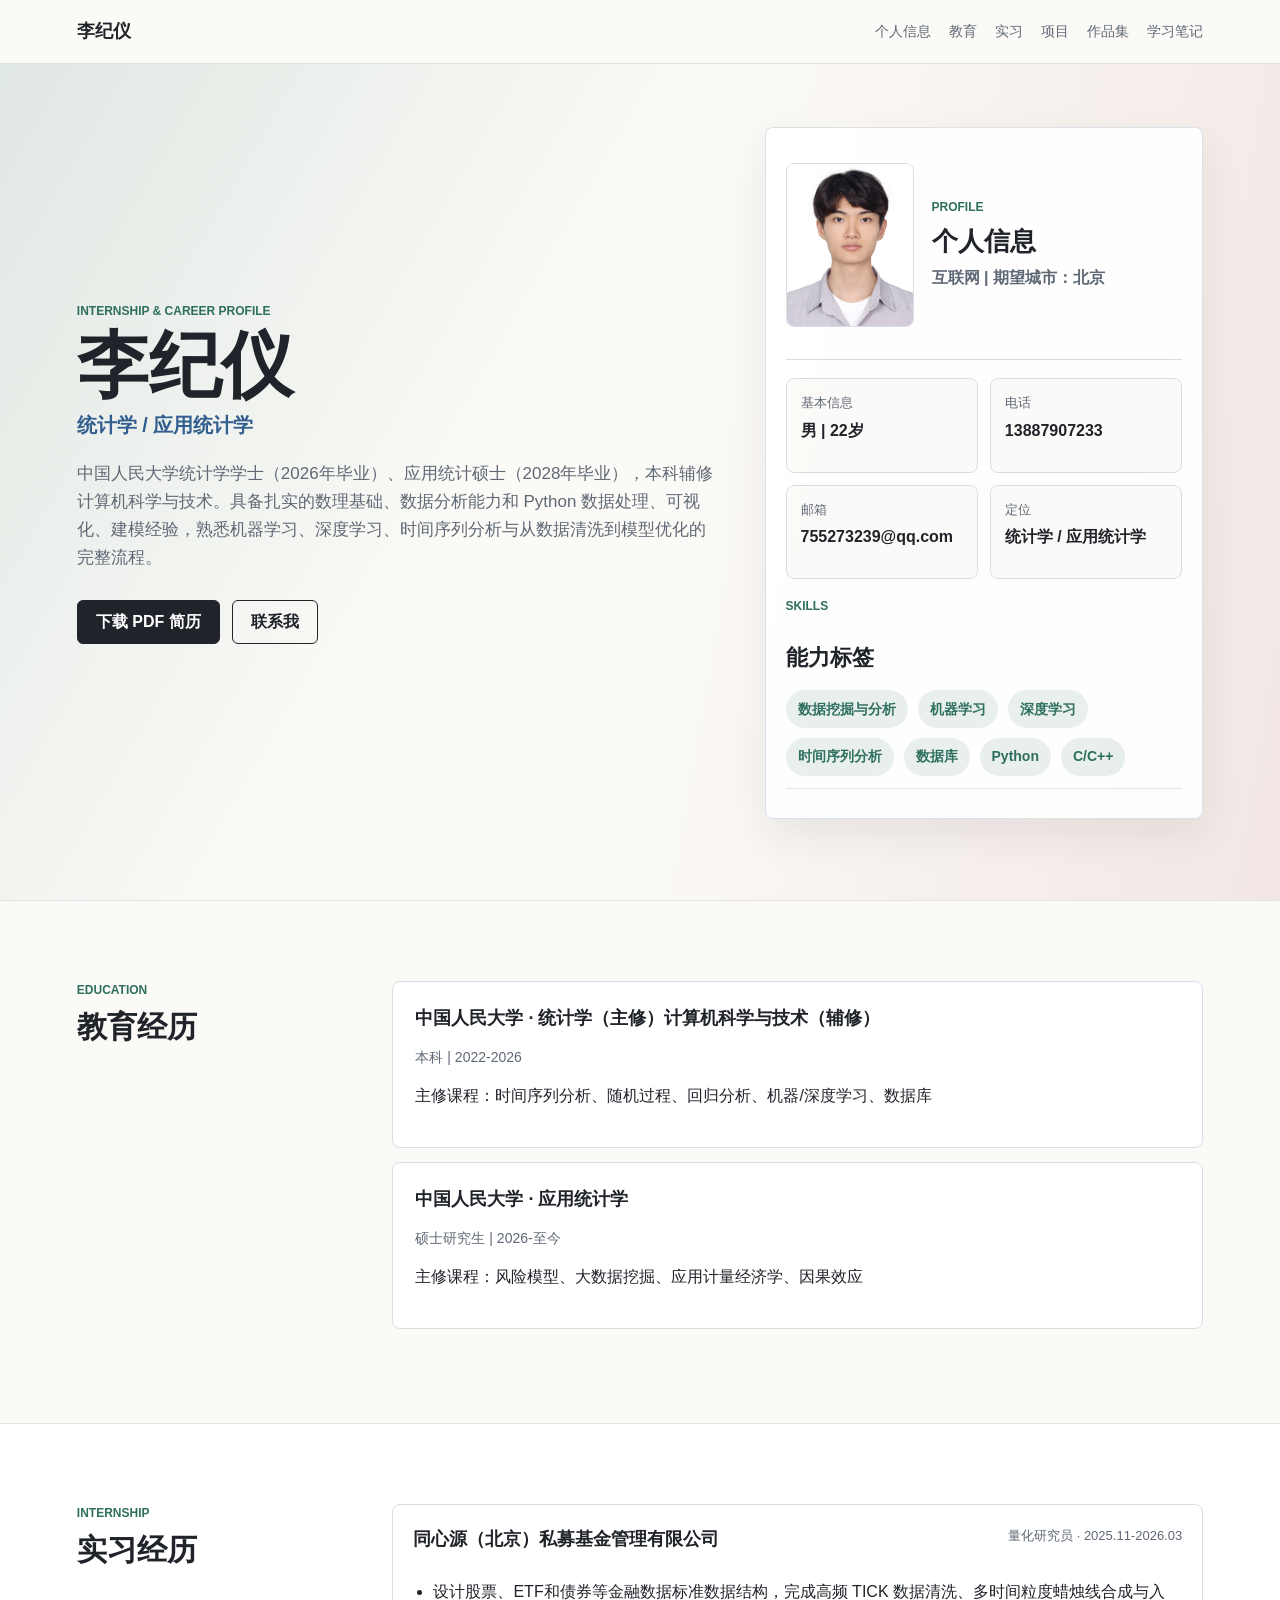
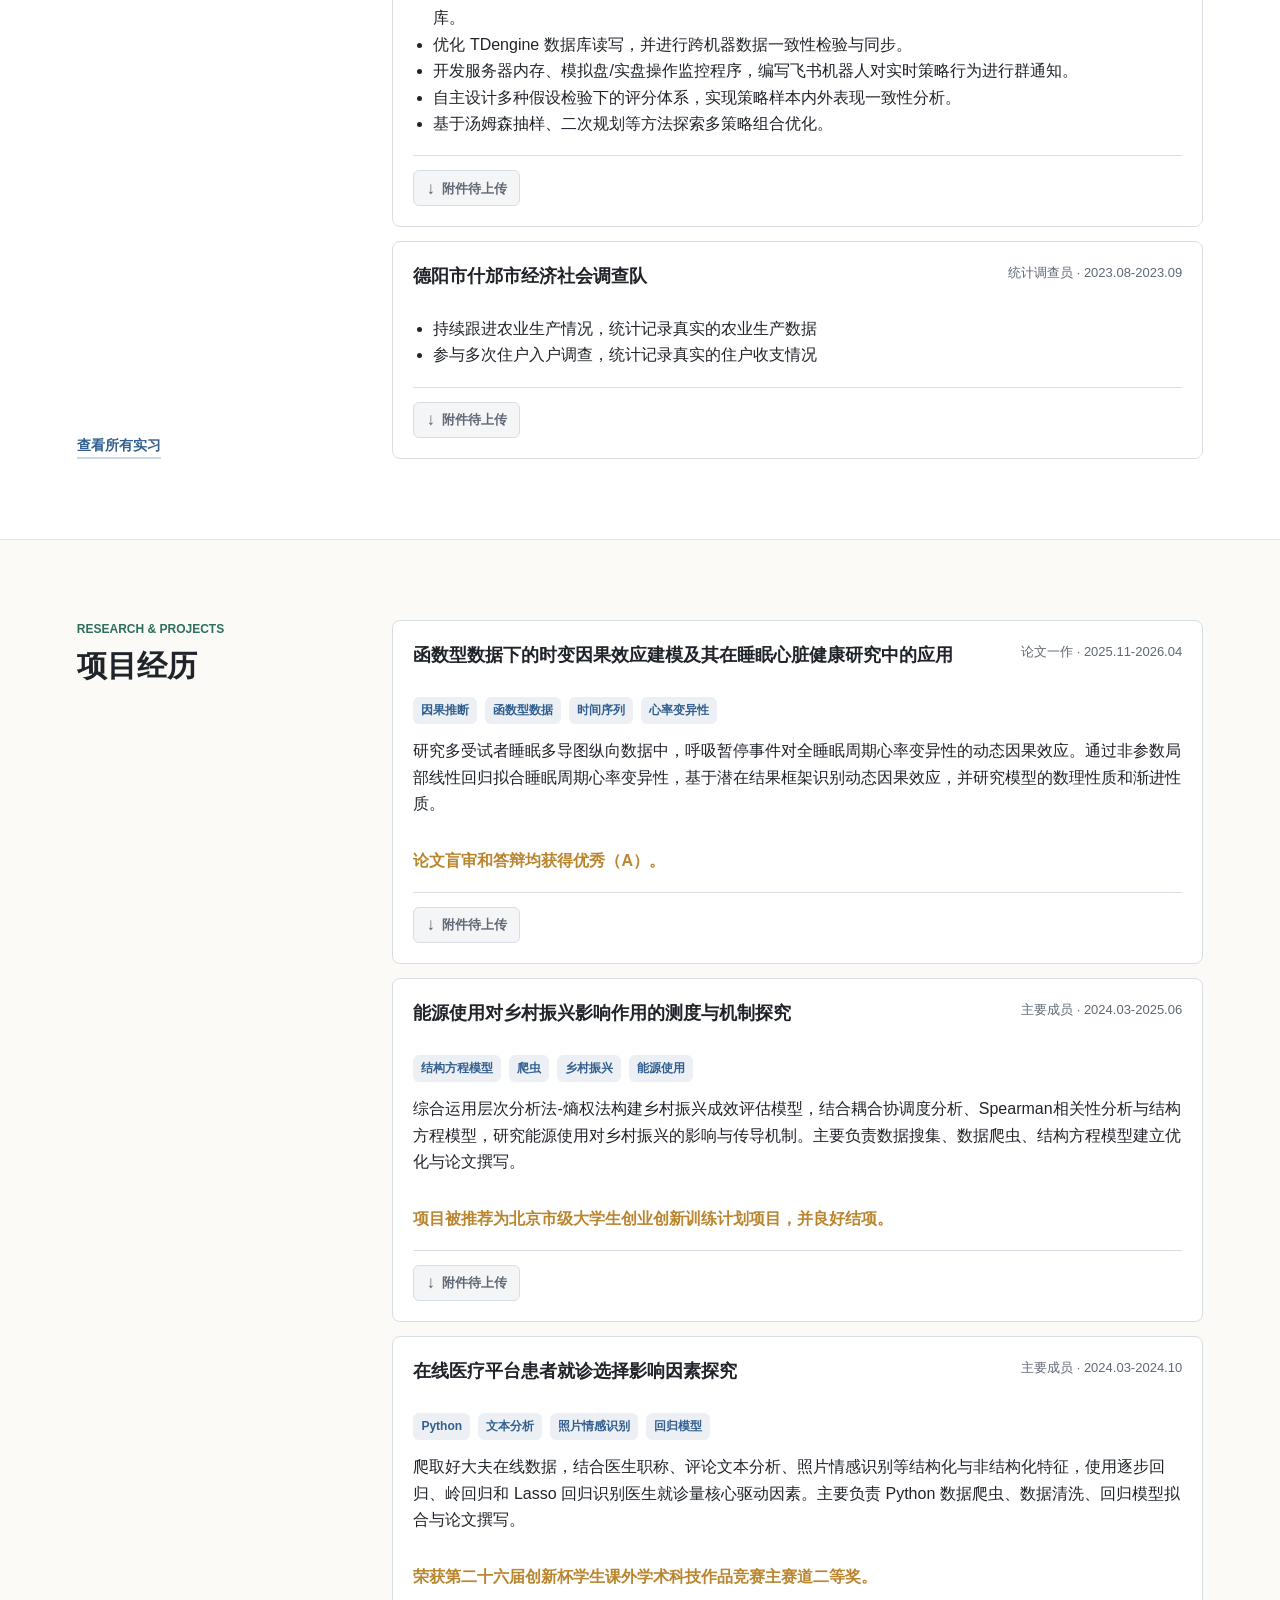
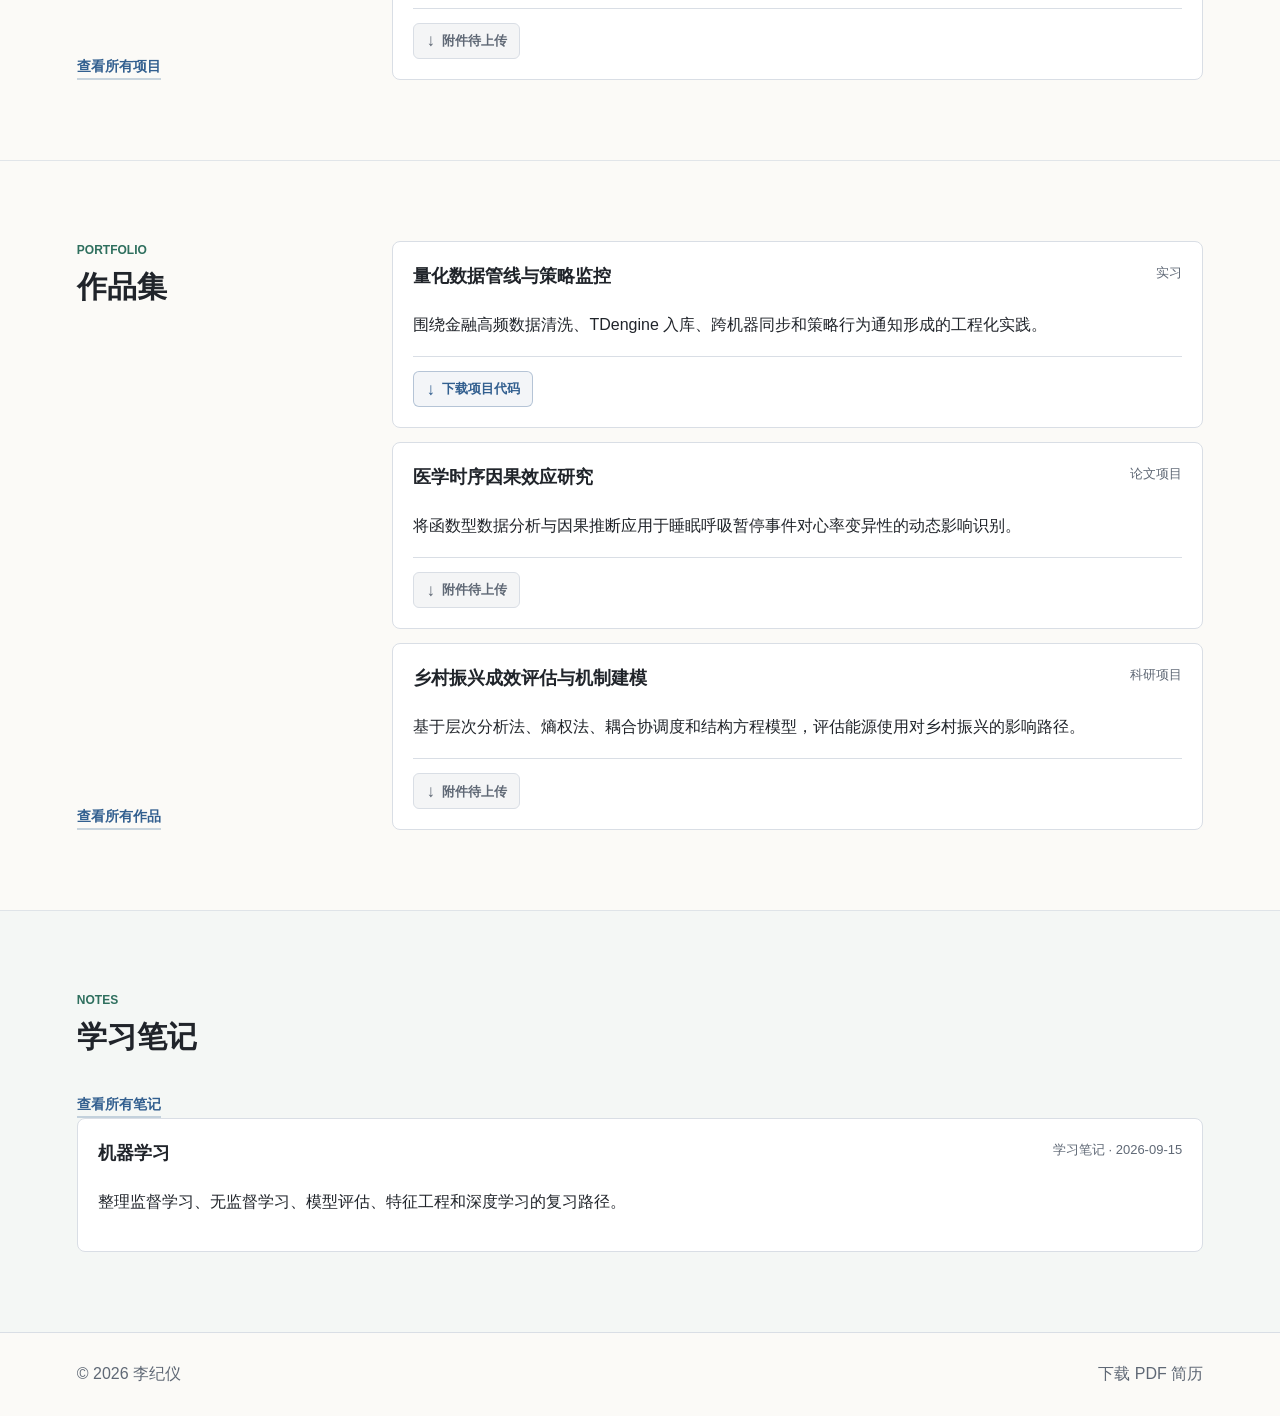
==== commit 7152717d: "移动端显示优化" ====
--- a/index.html
+++ b/index.html
@@ -5,7 +5,7 @@
     <meta name="viewport" content="width=device-width, initial-scale=1">
     <title>李纪仪 | 个人信息平台</title>
     <meta name="description" content="">
-    <link rel="stylesheet" href="styles.css?v=20260917-2">
+    <link rel="stylesheet" href="styles.css?v=20260917-4">
   </head>
   <body>
     <header class="topbar">
@@ -113,6 +113,6 @@
       <button class="footer-button" id="download-resume-footer" type="button">下载 PDF 简历</button>
     </footer>
 
-    <script src="scripts.js?v=20260917-2"></script>
+    <script src="scripts.js?v=20260917-4"></script>
   </body>
 </html>
--- a/styles.css
+++ b/styles.css
@@ -17,10 +17,12 @@
 
 html {
   scroll-behavior: smooth;
+  -webkit-text-size-adjust: 100%;
 }
 
 body {
   margin: 0;
+  overflow-x: hidden;
   color: var(--ink);
   background: var(--paper);
   font-family: -apple-system, BlinkMacSystemFont, "Segoe UI", "PingFang SC", "Microsoft YaHei", sans-serif;
@@ -101,7 +103,7 @@
 
 h1 {
   margin-bottom: 8px;
-  font-size: clamp(48px, 8vw, 96px);
+  font-size: 72px;
   line-height: 1;
   letter-spacing: 0;
 }
@@ -210,7 +212,7 @@
 
 .page-title h1 {
   margin-bottom: 12px;
-  font-size: clamp(40px, 7vw, 72px);
+  font-size: 56px;
 }
 
 .page-title p {
@@ -225,9 +227,45 @@
 
 .note-title-bar {
   display: flex;
-  align-items: flex-end;
+  align-items: center;
   justify-content: space-between;
   gap: 24px;
+  padding-top: 52px;
+  padding-bottom: 28px;
+}
+
+.note-title-copy {
+  min-width: 0;
+}
+
+.note-title-bar h1 {
+  max-width: 780px;
+  margin-bottom: 0;
+  font-family: "SFMono-Regular", Consolas, "Liberation Mono", "PingFang SC", monospace;
+  font-size: 30px;
+  font-weight: 750;
+  line-height: 1.28;
+  overflow-wrap: anywhere;
+}
+
+.note-title-bar .section-kicker {
+  margin-bottom: 10px;
+  color: var(--muted);
+}
+
+.note-title-bar .text-link {
+  flex: 0 0 auto;
+  min-height: 38px;
+  padding: 7px 12px;
+  border: 1px solid rgba(50, 95, 143, 0.3);
+  border-radius: 6px;
+  background: rgba(50, 95, 143, 0.05);
+  line-height: 22px;
+}
+
+.note-title-bar .text-link:hover {
+  border-color: var(--blue);
+  background: rgba(50, 95, 143, 0.1);
 }
 
 .note-reader-section {
@@ -236,11 +274,13 @@
 }
 
 .note-reader {
+  min-width: 0;
   max-width: 1040px;
   margin: 0 auto;
 }
 
 .note-cell {
+  min-width: 0;
   margin-bottom: 18px;
   border: 1px solid var(--line);
   border-radius: 8px;
@@ -330,6 +370,12 @@
   display: block;
 }
 
+mjx-container[jax="SVG"] {
+  max-width: 100%;
+  overflow-x: auto;
+  overflow-y: hidden;
+}
+
 .math-inline {
   padding: 0 3px;
   color: #24292f;
@@ -470,6 +516,7 @@
 
 .profile-card {
   display: grid;
+  min-width: 0;
   gap: 18px;
   align-self: stretch;
   padding: 20px;
@@ -664,6 +711,7 @@
   background: rgba(50, 95, 143, 0.06);
   font-size: 13px;
   font-weight: 800;
+  overflow-wrap: anywhere;
 }
 
 .attachment-button:hover {
@@ -692,6 +740,7 @@
 }
 
 .content-card {
+  min-width: 0;
   padding: 20px;
 }
 
@@ -730,6 +779,14 @@
 }
 
 @media (max-width: 900px) {
+  h1 {
+    font-size: 56px;
+  }
+
+  .page-title h1 {
+    font-size: 48px;
+  }
+
   .hero,
   .split {
     grid-template-columns: 1fr;
@@ -737,6 +794,22 @@
 
   .hero {
     min-height: auto;
+    padding-top: 64px;
+    padding-bottom: 64px;
+  }
+
+  .section {
+    padding-top: 64px;
+    padding-bottom: 64px;
+  }
+
+  .section-heading {
+    max-width: none;
+  }
+
+  .section-heading.with-link {
+    flex-direction: row;
+    align-items: flex-end;
   }
 
   .portrait-wrap {
@@ -750,20 +823,120 @@
 
 @media (max-width: 620px) {
   .topbar {
+    align-items: stretch;
+    flex-direction: column;
+    gap: 8px;
+    min-height: 0;
+    padding: 10px 0 0;
+  }
+
+  .brand {
+    padding: 0 18px;
+  }
+
+  .nav {
+    flex-wrap: nowrap;
+    justify-content: flex-start;
+    gap: 4px;
+    width: 100%;
+    padding: 0 12px 8px;
+    overflow-x: auto;
+    overscroll-behavior-x: contain;
+    scrollbar-width: none;
+    -webkit-overflow-scrolling: touch;
+  }
+
+  .nav::-webkit-scrollbar {
+    display: none;
+  }
+
+  .nav a {
+    display: inline-flex;
+    flex: 0 0 auto;
+    align-items: center;
+    min-height: 38px;
+    padding: 0 8px;
+  }
+
+  h1 {
+    font-size: 42px;
+    line-height: 1.08;
+  }
+
+  h2 {
+    font-size: 26px;
+  }
+
+  .page-main {
+    padding-top: 0;
+  }
+
+  .page-title {
+    padding: 48px 20px 26px;
+  }
+
+  .page-title h1 {
+    font-size: 40px;
+  }
+
+  .note-title-bar {
+    gap: 18px;
+    padding-top: 38px;
+    padding-bottom: 24px;
+  }
+
+  .note-title-bar h1 {
+    font-size: 24px;
+    line-height: 1.35;
+  }
+
+  .note-title-bar .text-link {
+    min-height: 36px;
+    padding: 6px 10px;
+  }
+
+  .page-title p,
+  .summary {
+    font-size: 16px;
+  }
+
+  .hero,
+  .section {
+    padding-left: 20px;
+    padding-right: 20px;
+  }
+
+  .hero {
+    gap: 34px;
+    padding-top: 46px;
+    padding-bottom: 54px;
+  }
+
+  .section {
+    padding-top: 50px;
+    padding-bottom: 50px;
+  }
+
+  .wide-list,
+  .note-reader-section {
+    padding-top: 22px;
+  }
+
+  .section-heading.with-link {
     align-items: flex-start;
     flex-direction: column;
-    padding-top: 14px;
-    padding-bottom: 14px;
-  }
-
-  .nav {
-    justify-content: flex-start;
-  }
-
-  .hero,
-  .section {
-    padding-left: 22px;
-    padding-right: 22px;
+    gap: 4px;
+  }
+
+  .actions {
+    display: grid;
+    grid-template-columns: 1fr 1fr;
+    width: 100%;
+  }
+
+  .button {
+    min-width: 0;
+    padding: 0 12px;
   }
 
   .info-grid {
@@ -776,6 +949,7 @@
 
   .profile-card-head {
     grid-template-columns: 96px minmax(0, 1fr);
+    gap: 14px;
   }
 
   .portrait-wrap {
@@ -788,4 +962,123 @@
     flex-direction: column;
     align-items: flex-start;
   }
-}
+
+  .item-head {
+    gap: 2px;
+  }
+
+  .item-head h3 {
+    margin-bottom: 4px;
+    overflow-wrap: anywhere;
+  }
+
+  .status {
+    flex: 1 1 auto;
+  }
+
+  .content-card,
+  .timeline-item,
+  .markdown-cell {
+    padding: 16px;
+  }
+
+  .card-attachments {
+    align-items: stretch;
+    flex-direction: column;
+  }
+
+  .attachment-button {
+    width: 100%;
+    min-height: 42px;
+    padding: 8px 10px;
+    text-align: center;
+  }
+
+  .markdown-cell h1 {
+    font-size: 26px;
+  }
+
+  .markdown-cell h2 {
+    font-size: 21px;
+  }
+
+  .markdown-cell h3 {
+    font-size: 18px;
+  }
+
+  .markdown-cell ol,
+  .markdown-cell ul {
+    padding-left: 22px;
+  }
+
+  .nb-input,
+  .nb-output,
+  .nb-output-empty {
+    display: block;
+  }
+
+  .cell-label,
+  .nb-output::before,
+  .nb-output-empty::before {
+    display: block;
+    width: auto;
+    padding: 9px 12px 5px;
+    text-align: left;
+  }
+
+  .nb-input pre,
+  .nb-output pre {
+    padding: 12px;
+  }
+
+  .note-cell pre {
+    font-size: 12px;
+  }
+
+  .nb-output-image img {
+    max-width: 100%;
+    padding: 12px;
+  }
+
+  .nb-output-html {
+    padding: 12px;
+  }
+
+  .nb-output-empty {
+    padding: 0 12px 12px;
+  }
+
+  .nb-output-empty::before {
+    margin-right: 0;
+    padding-left: 0;
+  }
+
+  .math-block {
+    padding: 10px 12px;
+    font-size: 15px;
+    text-align: left;
+  }
+
+  .footer {
+    padding: 24px 20px;
+  }
+}
+
+@media (max-width: 380px) {
+  .actions {
+    grid-template-columns: 1fr;
+  }
+
+  .profile-card-head {
+    align-items: start;
+    grid-template-columns: 76px minmax(0, 1fr);
+  }
+
+  .portrait-wrap {
+    width: 76px;
+  }
+
+  .profile-identity h2 {
+    font-size: 22px;
+  }
+}
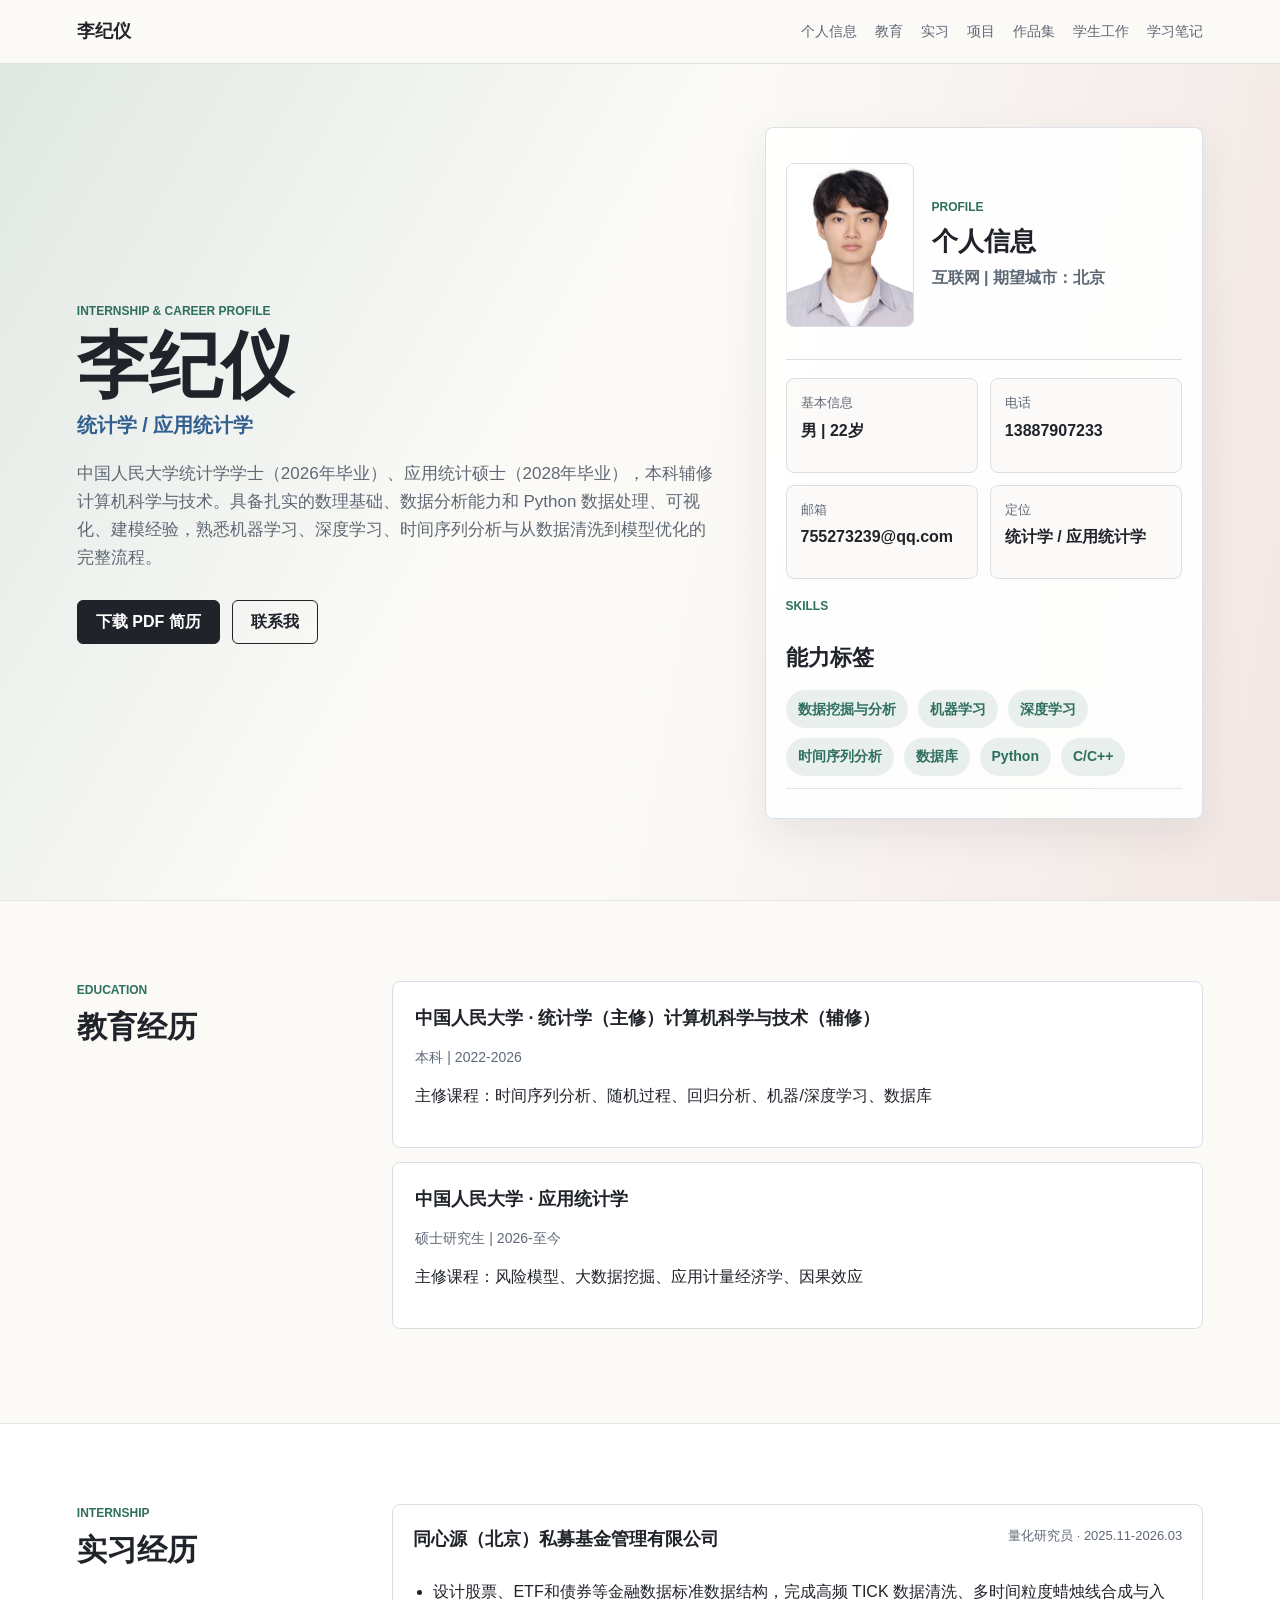
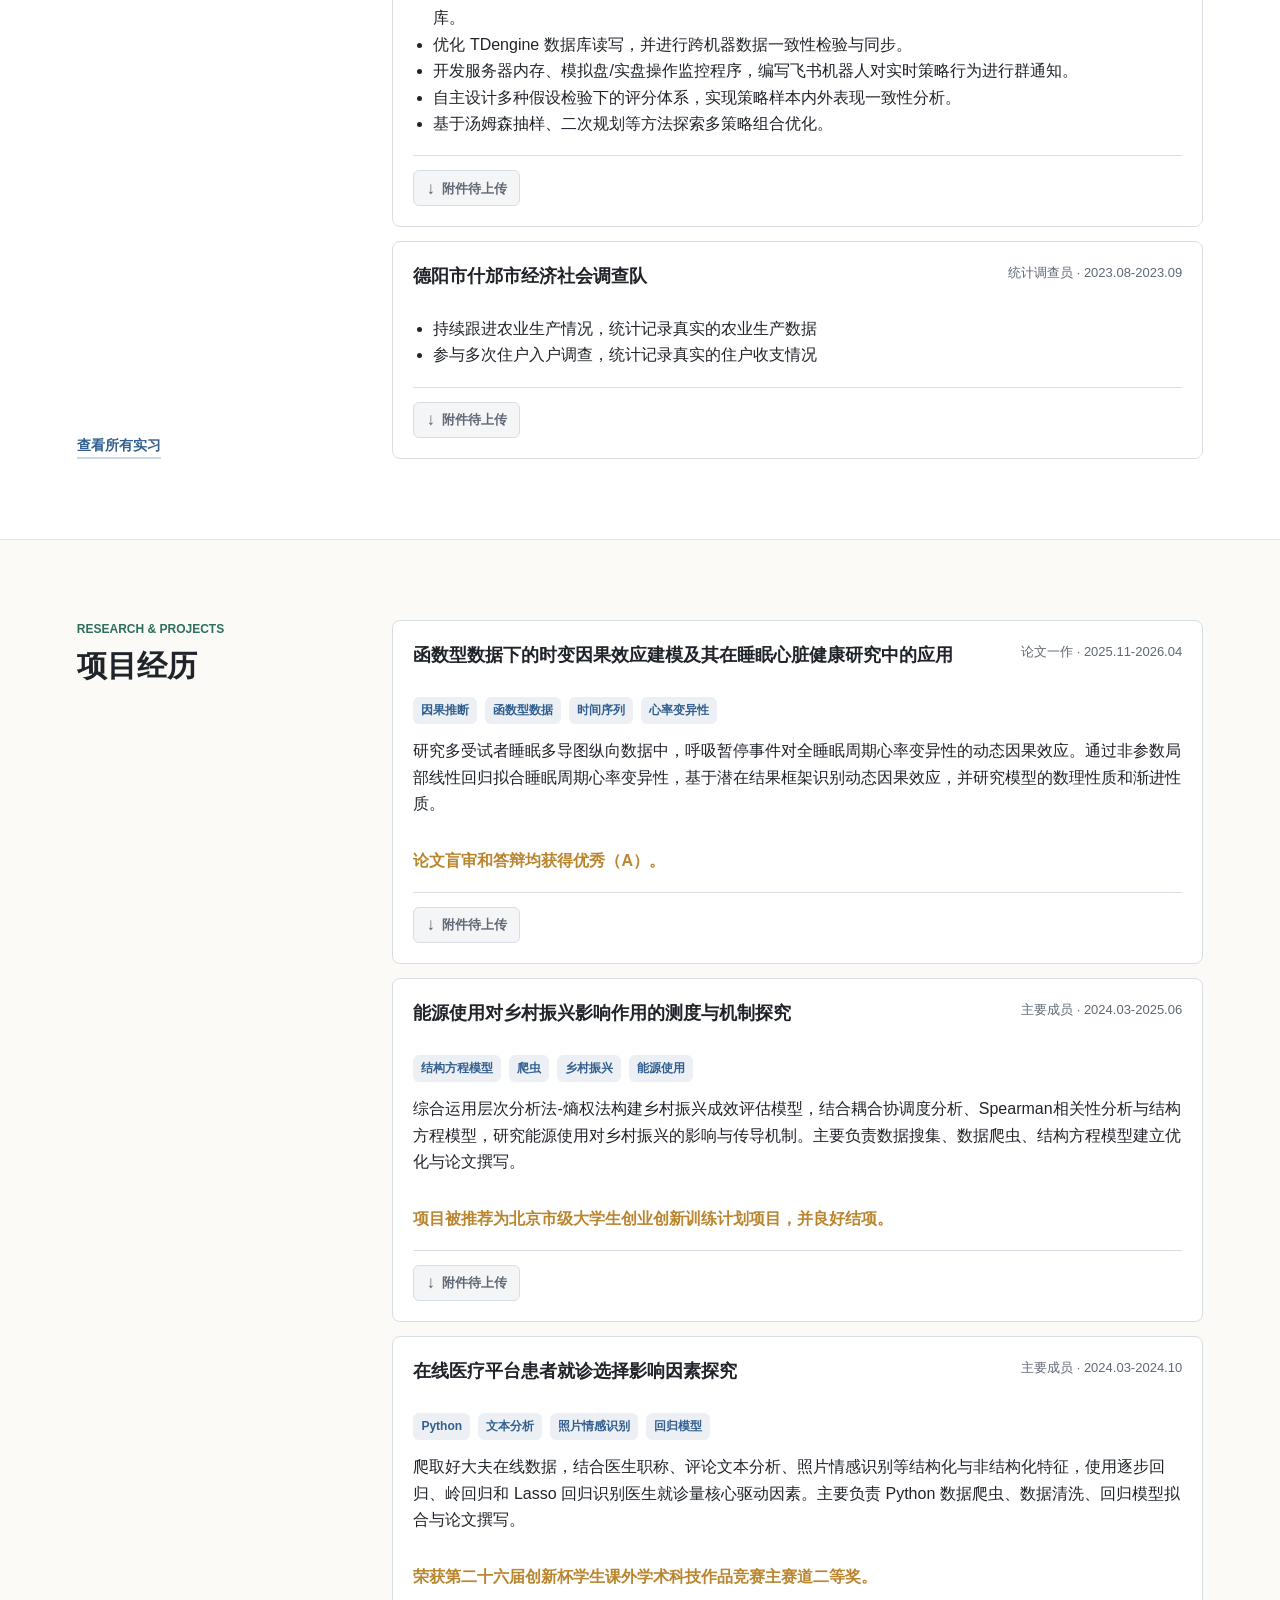
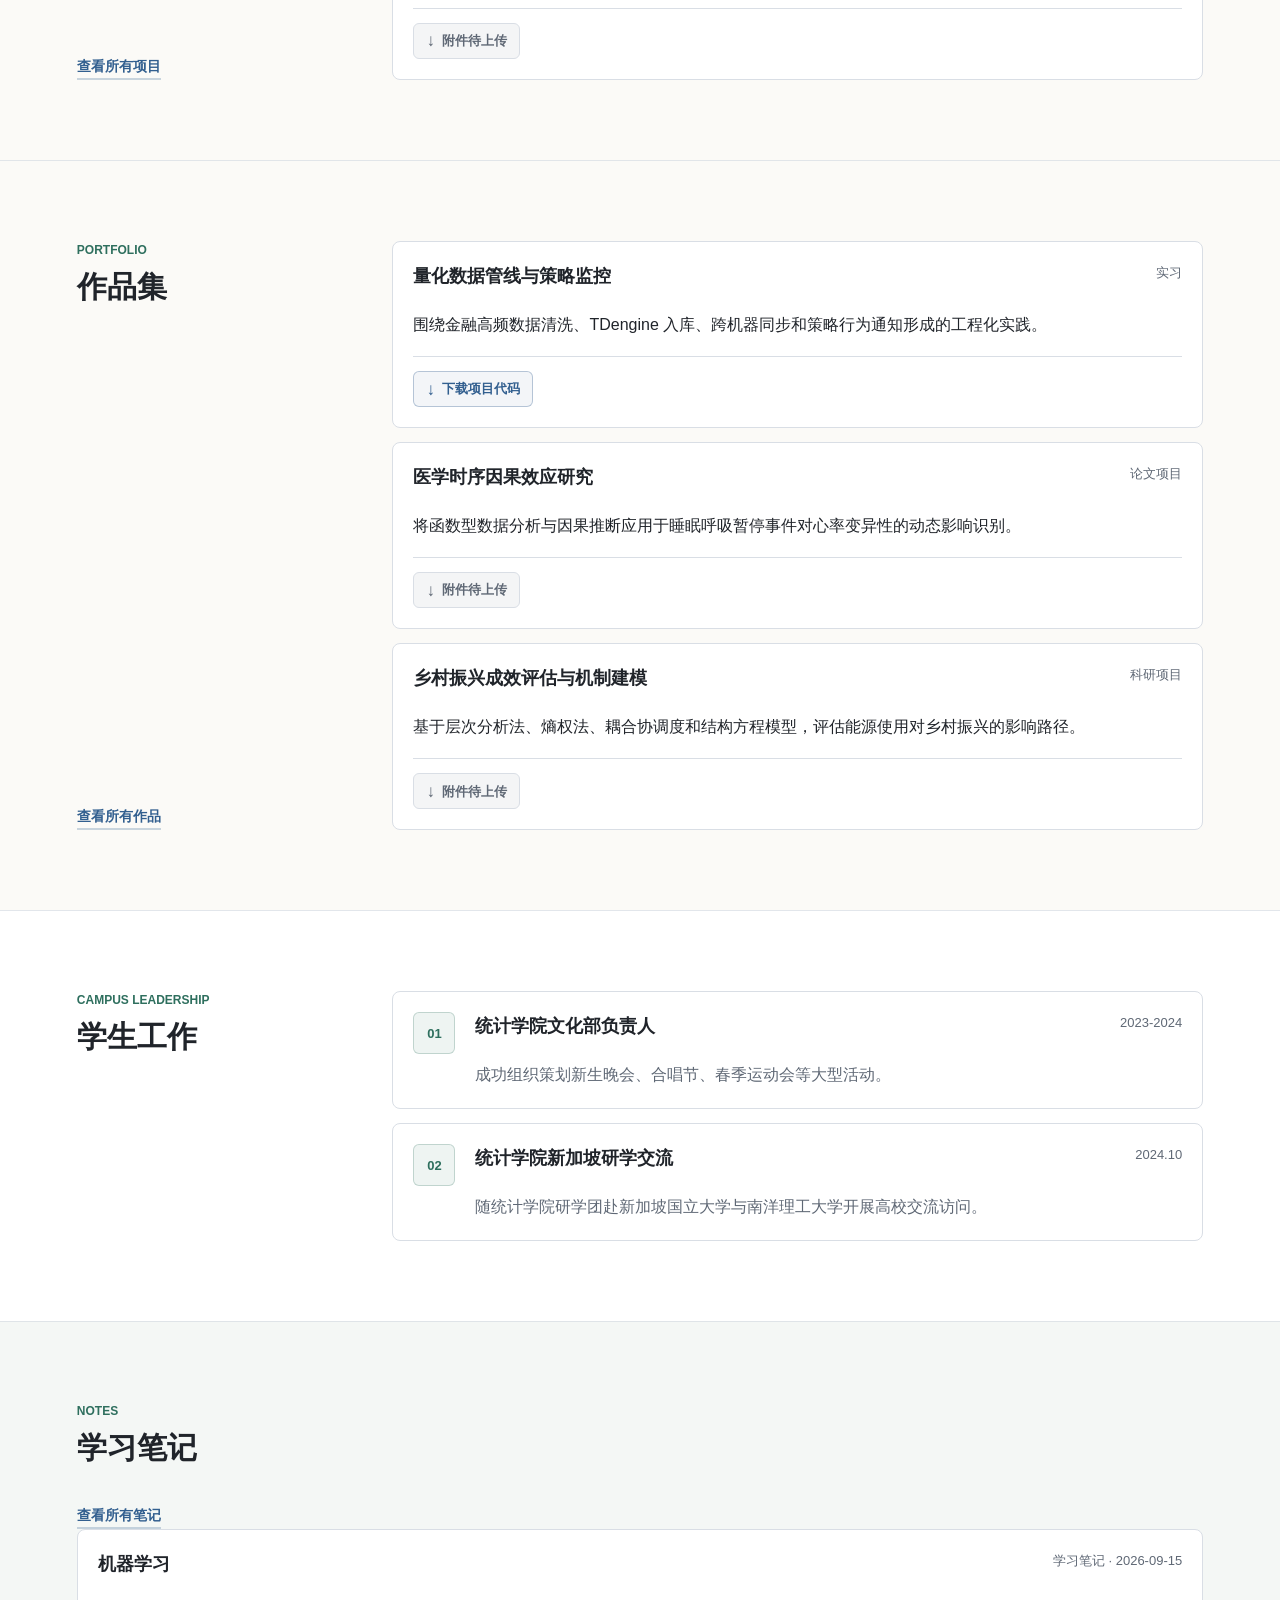
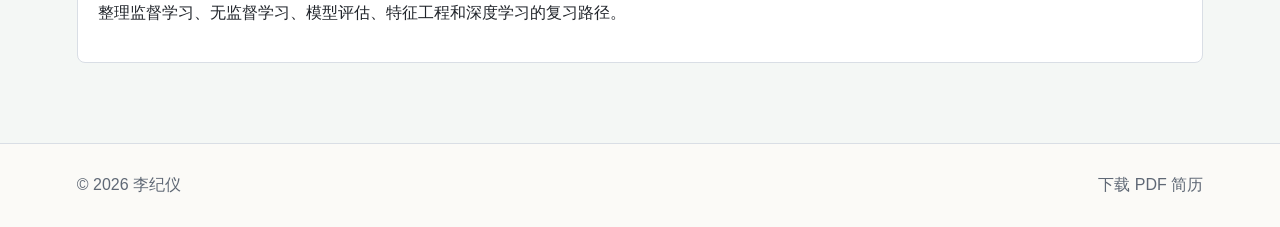
==== commit 0048369d: "新增学生工作" ====
--- a/index.html
+++ b/index.html
@@ -5,7 +5,7 @@
     <meta name="viewport" content="width=device-width, initial-scale=1">
     <title>李纪仪 | 个人信息平台</title>
     <meta name="description" content="">
-    <link rel="stylesheet" href="styles.css?v=20260917-4">
+    <link rel="stylesheet" href="styles.css?v=20260917-5">
   </head>
   <body>
     <header class="topbar">
@@ -16,6 +16,7 @@
         <a href="#experience-section">实习</a>
         <a href="#projects">项目</a>
         <a href="#portfolio">作品集</a>
+        <a href="#student-work">学生工作</a>
         <a href="#notes">学习笔记</a>
       </nav>
     </header>
@@ -96,6 +97,14 @@
         <div class="portfolio-list" id="portfolio-list"></div>
       </section>
 
+      <section class="section split info-band" id="student-work">
+        <div class="section-heading">
+          <p class="section-kicker">Campus Leadership</p>
+          <h2>学生工作</h2>
+        </div>
+        <div class="content-list" id="student-work-list"></div>
+      </section>
+
       <section class="section notes-band" id="notes">
         <div class="section-heading with-link">
           <div>
@@ -113,6 +122,6 @@
       <button class="footer-button" id="download-resume-footer" type="button">下载 PDF 简历</button>
     </footer>
 
-    <script src="scripts.js?v=20260917-4"></script>
+    <script src="scripts.js?v=20260917-5"></script>
   </body>
 </html>
--- a/styles.css
+++ b/styles.css
@@ -744,6 +744,36 @@
   padding: 20px;
 }
 
+.student-work-card {
+  display: grid;
+  grid-template-columns: 46px minmax(0, 1fr);
+  gap: 16px;
+  align-items: start;
+}
+
+.student-work-number {
+  display: inline-flex;
+  align-items: center;
+  justify-content: center;
+  width: 42px;
+  height: 42px;
+  color: var(--green);
+  border: 1px solid rgba(46, 111, 94, 0.24);
+  border-radius: 6px;
+  background: rgba(46, 111, 94, 0.08);
+  font-size: 13px;
+  font-weight: 800;
+}
+
+.student-work-content {
+  min-width: 0;
+}
+
+.student-work-content p {
+  margin-bottom: 0;
+  color: var(--muted);
+}
+
 .item-head {
   display: flex;
   justify-content: space-between;
@@ -982,6 +1012,16 @@
     padding: 16px;
   }
 
+  .student-work-card {
+    grid-template-columns: 38px minmax(0, 1fr);
+    gap: 12px;
+  }
+
+  .student-work-number {
+    width: 36px;
+    height: 36px;
+  }
+
   .card-attachments {
     align-items: stretch;
     flex-direction: column;
